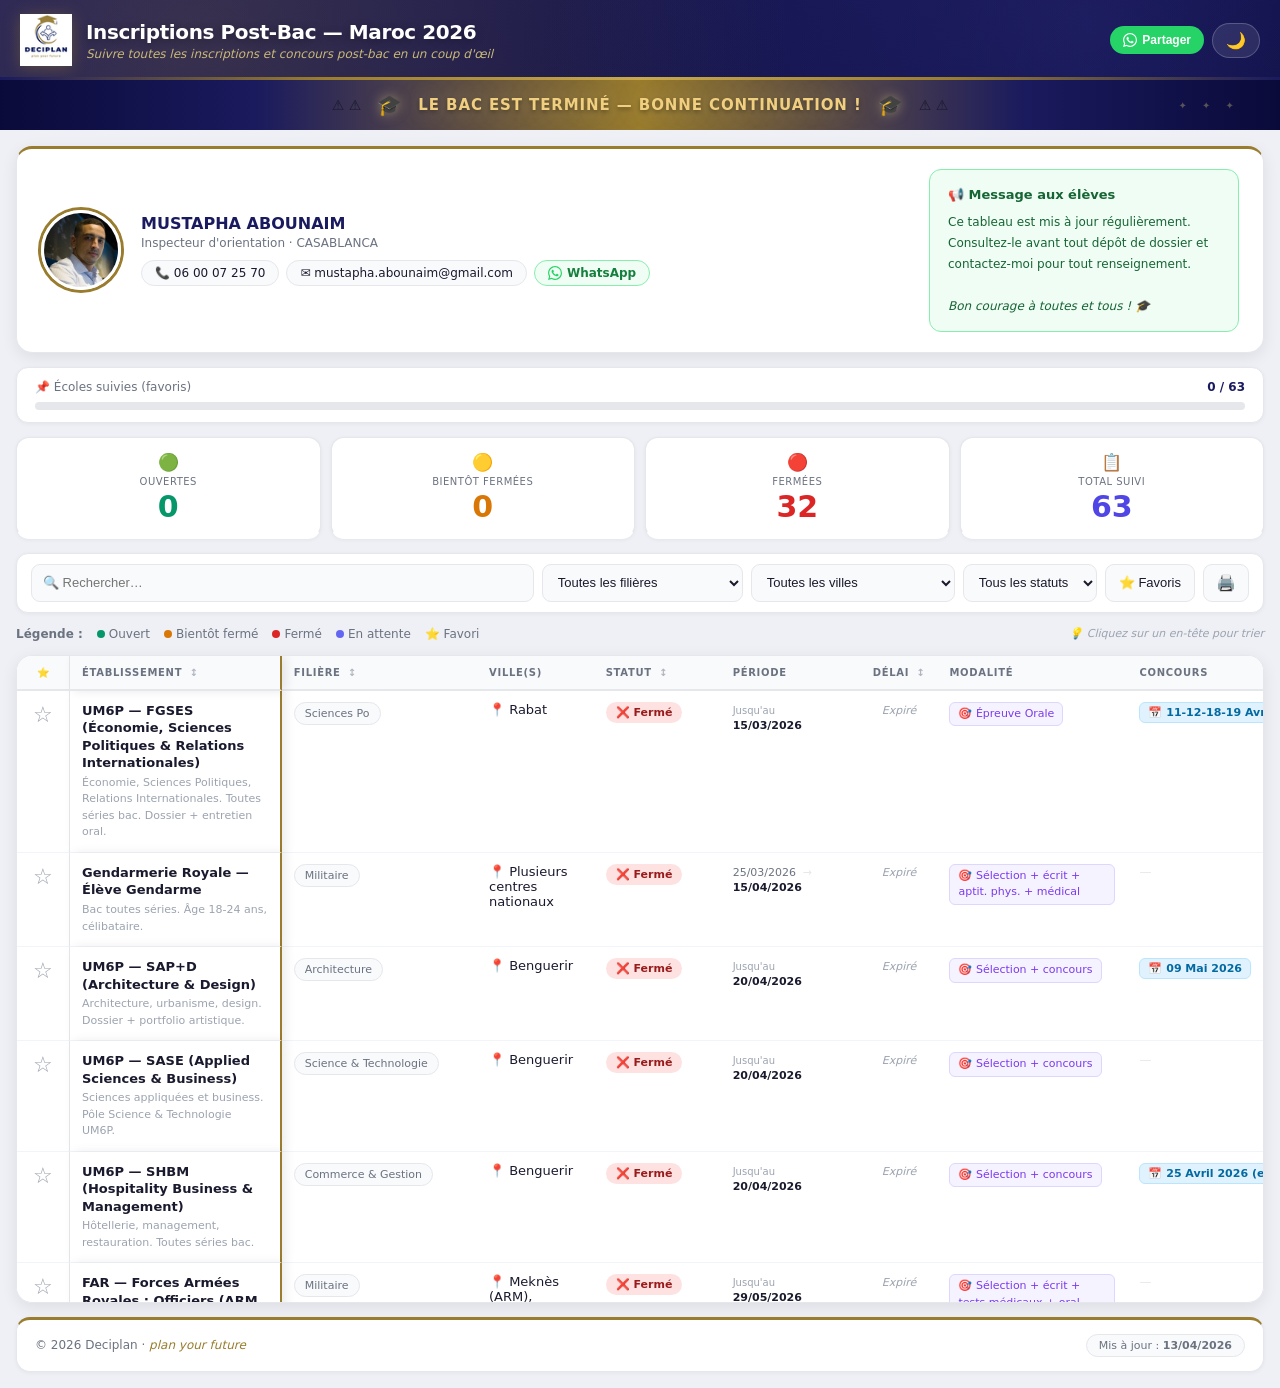
==== index.html @ 0a4bf401 "Update profile title and legend text in index.html" ====
<!DOCTYPE html>
<html lang="fr" data-theme="light">
<head>
  <meta charset="UTF-8">
  <meta name="viewport" content="width=device-width, initial-scale=1.0">
  <title>Deciplan — Inscriptions Post-Bac Maroc 2026</title>
  <link rel="stylesheet" href="style.css">
  <script async src="https://www.googletagmanager.com/gtag/js?id=G-R715S7B354"></script>
  <script>
    window.dataLayer = window.dataLayer || [];
    function gtag(){dataLayer.push(arguments);}
    gtag('js', new Date());
    gtag('config', 'G-R715S7B354');
  </script>
</head>
<body>

<!-- ══ HERO ══ -->
<div class="hero">
  <div class="hero-inner">
    <img class="hero-logo" src="[data-uri]" alt="Deciplan">
    <div class="hero-text">
      <h1 class="hero-title">Inscriptions Post-Bac — Maroc 2026</h1>
      <p class="hero-sub">Suivre toutes les inscriptions et concours post-bac en un coup d'œil</p>
    </div>
    <div class="hero-actions">
      <button class="btn-share" id="btnShare">
        <svg viewBox="0 0 24 24" xmlns="http://www.w3.org/2000/svg"><path d="M17.472 14.382c-.297-.149-1.758-.867-2.03-.967-.273-.099-.471-.148-.67.15-.197.297-.767.966-.94 1.164-.173.199-.347.223-.644.075-.297-.15-1.255-.463-2.39-1.475-.883-.788-1.48-1.761-1.653-2.059-.173-.297-.018-.458.13-.606.134-.133.298-.347.446-.52.149-.174.198-.298.298-.497.099-.198.05-.371-.025-.52-.075-.149-.669-1.612-.916-2.207-.242-.579-.487-.5-.669-.51-.173-.008-.371-.01-.57-.01-.198 0-.52.074-.792.372-.272.297-1.04 1.016-1.04 2.479 0 1.462 1.065 2.875 1.213 3.074.149.198 2.096 3.2 5.077 4.487.709.306 1.262.489 1.694.625.712.227 1.36.195 1.871.118.571-.085 1.758-.719 2.006-1.413.248-.694.248-1.289.173-1.413-.074-.124-.272-.198-.57-.347m-5.421 7.403h-.004a9.87 9.87 0 01-5.031-1.378l-.361-.214-3.741.982.998-3.648-.235-.374a9.86 9.86 0 01-1.51-5.26c.001-5.45 4.436-9.884 9.888-9.884 2.64 0 5.122 1.03 6.988 2.898a9.825 9.825 0 012.893 6.994c-.003 5.45-4.437 9.884-9.885 9.884m8.413-18.297A11.815 11.815 0 0012.05 0C5.495 0 .16 5.335.157 11.892c0 2.096.547 4.142 1.588 5.945L.057 24l6.305-1.654a11.882 11.882 0 005.683 1.448h.005c6.554 0 11.89-5.335 11.893-11.893a11.821 11.821 0 00-3.48-8.413z"/></svg>
        <span class="share-label">Partager</span>
      </button>
      <button class="dark-toggle" id="darkToggle">🌙</button>
    </div>
  </div>
</div>

<!-- ══ BANDEAU BAC — ⚠ gauche + texte + ⚠ droite ══ -->
<div class="bac-banner" id="bacBanner">
  <div class="bac-banner-inner">
    <div class="bac-alerts bac-alerts-left">
      <span class="bac-warn">⚠</span>
      <span class="bac-warn">⚠</span>
    </div>
    <span class="bac-icon">🎓</span>
    <span class="bac-text" id="countdownBac">⏳ Calcul…</span>
    <span class="bac-icon">🎓</span>
    <div class="bac-alerts bac-alerts-right">
      <span class="bac-warn">⚠</span>
      <span class="bac-warn">⚠</span>
    </div>
  </div>
</div>

<div class="container">

  <!-- CARTE PROFESSEUR -->
  <div class="profile-card">
    <div class="profile-left">
      <img class="avatar-photo" src="[data-uri]" alt="M. Mustapha Abounaim">
    </div>
    <div class="profile-info">
      <div class="profile-name">MUSTAPHA ABOUNAIM</div>
      <div class="profile-title">Inspecteur d'orientation · CASABLANCA</div>
      <div class="profile-contacts">
        <span class="contact-tag">📞 06 00 07 25 70</span>
        <span class="contact-tag">✉️ mustapha.abounaim@gmail.com</span>
        <a class="contact-tag wa-contact"
           href="https://wa.me/212600072570?text=Bonjour%20M.%20Abounaim%2C%20j%27ai%20une%20question%20sur%20les%20inscriptions%20post-bac."
           target="_blank" rel="noopener">
          <svg class="wa-icon" viewBox="0 0 24 24" xmlns="http://www.w3.org/2000/svg"><path d="M17.472 14.382c-.297-.149-1.758-.867-2.03-.967-.273-.099-.471-.148-.67.15-.197.297-.767.966-.94 1.164-.173.199-.347.223-.644.075-.297-.15-1.255-.463-2.39-1.475-.883-.788-1.48-1.761-1.653-2.059-.173-.297-.018-.458.13-.606.134-.133.298-.347.446-.52.149-.174.198-.298.298-.497.099-.198.05-.371-.025-.52-.075-.149-.669-1.612-.916-2.207-.242-.579-.487-.5-.669-.51-.173-.008-.371-.01-.57-.01-.198 0-.52.074-.792.372-.272.297-1.04 1.016-1.04 2.479 0 1.462 1.065 2.875 1.213 3.074.149.198 2.096 3.2 5.077 4.487.709.306 1.262.489 1.694.625.712.227 1.36.195 1.871.118.571-.085 1.758-.719 2.006-1.413.248-.694.248-1.289.173-1.413-.074-.124-.272-.198-.57-.347m-5.421 7.403h-.004a9.87 9.87 0 01-5.031-1.378l-.361-.214-3.741.982.998-3.648-.235-.374a9.86 9.86 0 01-1.51-5.26c.001-5.45 4.436-9.884 9.888-9.884 2.64 0 5.122 1.03 6.988 2.898a9.825 9.825 0 012.893 6.994c-.003 5.45-4.437 9.884-9.885 9.884m8.413-18.297A11.815 11.815 0 0012.05 0C5.495 0 .16 5.335.157 11.892c0 2.096.547 4.142 1.588 5.945L.057 24l6.305-1.654a11.882 11.882 0 005.683 1.448h.005c6.554 0 11.89-5.335 11.893-11.893a11.821 11.821 0 00-3.48-8.413z"/></svg>
          WhatsApp
        </a>
      </div>
    </div>
    <div class="profile-msg">
      <strong>📢 Message aux élèves</strong>
      Ce tableau est mis à jour régulièrement. Consultez-le avant tout dépôt de dossier et contactez-moi pour tout renseignement.
      <br><br><em>Bon courage à toutes et tous ! 🎓</em>
    </div>
  </div>

  <!-- BARRE DE PROGRESSION -->
  <div class="progress-bar-wrap">
    <div class="progress-info">
      <span>📌 Écoles suivies (favoris)</span>
      <span class="progress-count" id="progressCount">0 / 20</span>
    </div>
    <div class="progress-track"><div class="progress-fill" id="progressFill" style="width:0%"></div></div>
  </div>

  <!-- STATISTIQUES -->
  <div class="stats">
    <div class="stat"><div class="stat-icon">🟢</div><div class="stat-label">Ouvertes</div><div class="stat-val v-open" id="cnt-open">—</div></div>
    <div class="stat"><div class="stat-icon">🟡</div><div class="stat-label">Bientôt fermées</div><div class="stat-val v-soon" id="cnt-soon">—</div></div>
    <div class="stat"><div class="stat-icon">🔴</div><div class="stat-label">Fermées</div><div class="stat-val v-closed" id="cnt-closed">—</div></div>
    <div class="stat"><div class="stat-icon">📋</div><div class="stat-label">Total suivi</div><div class="stat-val v-total" id="cnt-total">—</div></div>
  </div>

  <!-- FILTRES -->
  <div class="filters">
    <input type="text" id="search" placeholder="🔍 Rechercher…">
    <select id="filter-cat"><option value="">Toutes les filières</option></select>
    <select id="filter-ville"><option value="">Toutes les villes</option></select>
    <select id="filter-status">
      <option value="">Tous les statuts</option>
      <option value="ouvert">Ouvert</option>
      <option value="bientot">Bientôt fermé</option>
      <option value="ferme">Fermé</option>
      <option value="attente">En attente</option>
    </select>
    <button class="fav-filter-btn" id="favToggle">⭐ Favoris <span id="fav-count"></span></button>
    <button class="print-btn" id="printBtn" title="Imprimer mes favoris">🖨️</button>
  </div>

  <!-- LÉGENDE desktop -->
  <div class="legend" id="legend-desktop">
    <strong>Légende :</strong>
    <span><span class="dot dot-open"></span>Ouvert</span>
    <span><span class="dot dot-soon"></span>Bientôt fermé</span>
    <span><span class="dot dot-closed"></span>Fermé</span>
    <span><span class="dot dot-wait"></span>En attente</span>
    <span>⭐ Favori</span>
    <span class="sort-hint">💡 Cliquez sur un en-tête pour trier</span>
  </div>

  <!-- TABLEAU desktop -->
  <div class="table-wrap" id="table-desktop">
    <table id="main-table">
      <thead>
        <tr>
          <th class="col-fav">⭐</th>
          <th class="col-nom sortable" data-col="nom">Établissement <span class="sort-icon">↕</span></th>
          <th class="col-cat sortable" data-col="cat">Filière <span class="sort-icon">↕</span></th>
          <th class="col-ville">Ville(s)</th>
          <th class="col-statut sortable" data-col="statut">Statut <span class="sort-icon">↕</span></th>
          <th class="col-periode">Période</th>
          <th class="col-delai sortable" data-col="delai">Délai <span class="sort-icon">↕</span></th>
          <th class="col-modal">Modalité</th>
          <th class="col-concours">Concours</th>
          <th class="col-avis">📄 Avis</th>
          <th class="col-lien">Lien</th>
        </tr>
      </thead>
      <tbody id="tbody"></tbody>
    </table>
  </div>

  <!-- CARTES mobile -->
  <div class="cards-grid" id="cards-mobile"></div>

  <!-- FOOTER -->
  <div class="footer">
    <span>© 2026 Deciplan · <em>plan your future</em></span>
    <div class="updated-badge">Mis à jour : <strong>13/04/2026</strong></div>
  </div>

</div>
<script src="script.js?v=21"></script>
</body>
</html>
---- style.css ----
/* ===== Deciplan style.css v20 ===== */
:root {
  --bg-page:  #eef0f5; --bg-card:#ffffff; --bg-card2:#f8fafc;
  --border:   #e5e7eb; --border2:#f1f5f9;
  --text:     #1a1a2e; --muted:#6b7280; --light:#9ca3af;
  --input-bg: #f9fafb; --hover:#f5f8ff;
  --fav-bg:   #fef9ec; --fav-hov:#fef3c7;
  --accent:   #6366f1; --acc-light:#eef2ff;
  --navy:     #1a1a5e; --gold:#9a7c2e;
  --sh-sm:    0 1px 4px rgba(0,0,0,.05);
  --sh-md:    0 4px 16px rgba(0,0,0,.08);
  --sh-hd:    0 8px 32px rgba(26,26,94,.22);
  --wa-bg:    #f0fdf4; --wa-bord:#86efac; --wa-text:#15803d; --wa-msg:#166534;
}
[data-theme="dark"] {
  --bg-page:  #0f1117; --bg-card:#1a1d27; --bg-card2:#1e2130;
  --border:   #2d3148; --border2:#252840;
  --text:     #e2e8f0; --muted:#94a3b8; --light:#64748b;
  --input-bg: #1e2130; --hover:#1e2235;
  --fav-bg:   #2a1c00; --fav-hov:#3a2600;
  --acc-light:#1e1f4a;
  --sh-sm:    0 1px 4px rgba(0,0,0,.4); --sh-md:0 4px 16px rgba(0,0,0,.5); --sh-hd:0 8px 32px rgba(0,0,0,.6);
  --wa-bg:    #0d2818; --wa-bord:#166534; --wa-text:#4ade80; --wa-msg:#86efac;
}

*,*::before,*::after{box-sizing:border-box;margin:0;padding:0;}
body{font-family:system-ui,-apple-system,'Segoe UI',sans-serif;background:var(--bg-page);color:var(--text);font-size:14px;min-height:100vh;transition:background .25s,color .25s;}
a{text-decoration:none;}

/* ══ TABLEAU visible desktop, caché mobile ══ */
#table-desktop { display: block; }   /* visible par défaut (≥768px) */
#legend-desktop{ display: flex;  }
#cards-mobile  { display: none;  }   /* caché par défaut */

@media (max-width: 767px) {
  #table-desktop  { display: none !important; }
  #legend-desktop { display: none !important; }
  #cards-mobile   { display: grid !important; }
}

/* ══ HERO ══ */
.hero{background:linear-gradient(135deg,#1a1a5e 0%,#12124a 55%,#0a0a3a 100%);position:relative;overflow:hidden;}
.hero::before{content:'';position:absolute;inset:0;background:radial-gradient(circle at 15% 50%,rgba(154,124,46,.25) 0%,transparent 55%),radial-gradient(circle at 85% 30%,rgba(99,102,241,.18) 0%,transparent 50%);}
.hero::after{content:'';position:absolute;bottom:0;left:0;right:0;height:3px;background:linear-gradient(90deg,#1a1a5e,#9a7c2e,#c8a84b,#9a7c2e,#1a1a5e);}
.hero-inner{max-width:1280px;margin:0 auto;padding:14px 20px;display:flex;align-items:center;gap:14px;position:relative;flex-wrap:wrap;}
.hero-logo{height:52px;width:auto;flex-shrink:0;filter:drop-shadow(0 2px 8px rgba(154,124,46,.4));}
.hero-text{flex:1;min-width:160px;}
.hero-title{font-size:20px;font-weight:900;color:#fff;letter-spacing:-.02em;margin-bottom:3px;text-shadow:0 2px 8px rgba(0,0,0,.3);}
.hero-sub{font-size:12px;color:#c8b87a;font-style:italic;}
.hero-actions{display:flex;align-items:center;gap:8px;flex-shrink:0;}
.btn-share{display:inline-flex;align-items:center;gap:5px;background:#25d366;border:none;border-radius:20px;padding:7px 13px;color:#fff;font-size:12px;font-weight:600;cursor:pointer;transition:all .2s;white-space:nowrap;}
.btn-share:hover{background:#1db954;transform:translateY(-1px);box-shadow:0 4px 12px rgba(37,211,102,.4);}
.btn-share svg{width:14px;height:14px;fill:#fff;flex-shrink:0;}
.dark-toggle{background:rgba(255,255,255,.1);border:1px solid rgba(255,255,255,.2);border-radius:20px;padding:7px 13px;font-size:16px;cursor:pointer;color:#fff;transition:background .2s,transform .15s;}
.dark-toggle:hover{background:rgba(255,255,255,.2);transform:scale(1.05);}

/* ══ BANDEAU BAC ══ */
.bac-banner{background:linear-gradient(90deg,#0a0a3a 0%,#1a1a5e 20%,#9a7c2e 50%,#1a1a5e 80%,#0a0a3a 100%);position:relative;overflow:hidden;}
.bac-banner::before{content:'';position:absolute;top:0;left:-100%;width:60%;height:100%;background:linear-gradient(90deg,transparent,rgba(255,255,255,.12),transparent);animation:shine 3s infinite;}
@keyframes shine{0%{left:-100%}100%{left:200%}}
.bac-banner::after{content:'✦ ✦ ✦';position:absolute;right:40px;top:50%;transform:translateY(-50%);font-size:10px;color:rgba(200,184,122,.4);letter-spacing:6px;pointer-events:none;}
.bac-banner-inner{max-width:1280px;margin:0 auto;padding:13px 24px;display:flex;align-items:center;justify-content:center;gap:16px;position:relative;}
.bac-icon{font-size:20px;filter:drop-shadow(0 0 6px rgba(200,184,122,.6));}
.bac-text{font-size:15px;font-weight:800;color:#f0d080;letter-spacing:.06em;text-transform:uppercase;text-shadow:0 0 20px rgba(200,184,122,.5),0 2px 4px rgba(0,0,0,.4);white-space:nowrap;}
.bac-banner.urgent{background:linear-gradient(90deg,#1a0000 0%,#5c1010 20%,#dc2626 50%,#5c1010 80%,#1a0000 100%);animation:pulseUrgent 1.8s ease-in-out infinite;}
.bac-banner.urgent .bac-text{color:#ffcccc;text-shadow:0 0 20px rgba(255,100,100,.6);}
.bac-banner.urgent .bac-icon{filter:drop-shadow(0 0 6px rgba(255,100,100,.7));}
@keyframes pulseUrgent{0%,100%{opacity:1}50%{opacity:.88}}

/* ══ LAYOUT ══ */
.container{max-width:1280px;margin:0 auto;padding:16px;display:flex;flex-direction:column;gap:14px;}

/* ══ PROFILE ══ */
.profile-card{background:var(--bg-card);border-radius:16px;border:1px solid var(--border);border-top:3px solid var(--gold);padding:20px 24px;display:flex;align-items:center;gap:20px;flex-wrap:wrap;box-shadow:var(--sh-md);}
.profile-left{flex-shrink:0;}
.avatar-photo{width:80px;height:80px;border-radius:50%;object-fit:cover;object-position:center top;border:3px solid var(--bg-card);box-shadow:0 0 0 3px var(--gold);display:block;}
.profile-info{flex:1;min-width:180px;}
.profile-name{font-size:16px;font-weight:800;margin-bottom:3px;color:var(--navy);}
[data-theme="dark"] .profile-name{color:#c8b87a;}
.profile-title{font-size:12px;color:var(--muted);margin-bottom:10px;}
.profile-contacts{display:flex;flex-wrap:wrap;gap:7px;}
.contact-tag{font-size:12px;color:var(--text);background:var(--bg-card2);border:1px solid var(--border);border-radius:20px;padding:5px 13px;white-space:nowrap;display:inline-flex;align-items:center;gap:5px;transition:all .2s;}
.contact-tag:hover{border-color:var(--gold);color:var(--gold);}
.wa-contact{background:var(--wa-bg)!important;border-color:var(--wa-bord)!important;color:var(--wa-text)!important;font-weight:600;cursor:pointer;}
.wa-contact:hover{background:#22c55e!important;border-color:#22c55e!important;color:#fff!important;box-shadow:0 3px 12px rgba(34,197,94,.35);transform:translateY(-1px);}
.wa-contact:hover .wa-icon{fill:#fff!important;}
.wa-icon{width:14px;height:14px;fill:#25d366;flex-shrink:0;transition:fill .2s;}
.profile-msg{background:var(--wa-bg);border:1px solid var(--wa-bord);border-radius:12px;padding:14px 18px;max-width:310px;font-size:12px;color:var(--wa-msg);line-height:1.75;flex-shrink:0;}
.profile-msg strong{display:block;font-size:13px;font-weight:800;margin-bottom:5px;}

/* ══ PROGRESS ══ */
.progress-bar-wrap{background:var(--bg-card);border-radius:12px;padding:12px 18px;border:1px solid var(--border);box-shadow:var(--sh-sm);}
.progress-info{display:flex;justify-content:space-between;align-items:center;margin-bottom:8px;font-size:12px;color:var(--muted);}
.progress-count{font-weight:700;color:var(--navy);}
[data-theme="dark"] .progress-count{color:#c8b87a;}
.progress-track{height:8px;background:var(--border);border-radius:10px;overflow:hidden;}
.progress-fill{height:100%;background:linear-gradient(90deg,#1a1a5e,#9a7c2e);border-radius:10px;transition:width .5s ease;}

/* ══ STATS ══ */
.stats{display:grid;grid-template-columns:repeat(4,1fr);gap:10px;}
.stat{background:var(--bg-card);border-radius:13px;padding:14px 10px;border:1px solid var(--border);border-bottom:3px solid transparent;text-align:center;box-shadow:var(--sh-sm);transition:transform .2s,box-shadow .2s,border-color .2s;}
.stat:hover{transform:translateY(-3px);box-shadow:var(--sh-md);}
.stat:nth-child(1):hover{border-bottom-color:#059669;}
.stat:nth-child(2):hover{border-bottom-color:#d97706;}
.stat:nth-child(3):hover{border-bottom-color:#dc2626;}
.stat:nth-child(4):hover{border-bottom-color:#4f46e5;}
.stat-icon{font-size:17px;margin-bottom:4px;}
.stat-label{font-size:10px;color:var(--muted);margin-bottom:5px;font-weight:500;text-transform:uppercase;letter-spacing:.05em;}
.stat-val{font-size:30px;font-weight:900;line-height:1;}
.v-open{color:#059669;}.v-soon{color:#d97706;}.v-closed{color:#dc2626;}.v-total{color:#4f46e5;}

/* ══ FILTERS ══ */
.filters{background:var(--bg-card);border-radius:12px;padding:10px 14px;border:1px solid var(--border);display:flex;gap:8px;flex-wrap:wrap;align-items:center;box-shadow:var(--sh-sm);}
.filters input,.filters select{height:38px;border:1px solid var(--border);border-radius:9px;padding:0 11px;font-size:13px;background:var(--input-bg);color:var(--text);outline:none;transition:border-color .15s;}
.filters input{flex:1;min-width:150px;}.filters select{min-width:130px;}
.filters input:focus,.filters select:focus{border-color:var(--navy);box-shadow:0 0 0 3px rgba(26,26,94,.1);}
.fav-filter-btn{height:38px;padding:0 13px;border:1px solid var(--border);border-radius:9px;background:var(--input-bg);color:var(--text);font-size:13px;font-weight:500;cursor:pointer;white-space:nowrap;transition:all .2s;}
.fav-filter-btn:hover{border-color:#f59e0b;background:#fef3c7;color:#92400e;}
.fav-filter-btn.active{background:#fef3c7;border-color:#f59e0b;color:#92400e;font-weight:700;}
[data-theme="dark"] .fav-filter-btn.active{background:#451a03;border-color:#92400e;color:#fcd34d;}
.print-btn{height:38px;padding:0 12px;border:1px solid var(--border);border-radius:9px;background:var(--input-bg);color:var(--muted);font-size:16px;cursor:pointer;transition:all .2s;}
.print-btn:hover{border-color:var(--navy);color:var(--navy);}

/* ══ LEGEND ══ */
.legend{gap:14px;flex-wrap:wrap;align-items:center;font-size:12px;color:var(--muted);}
.dot{width:8px;height:8px;border-radius:50%;display:inline-block;margin-right:4px;}
.dot-open{background:#059669;}.dot-soon{background:#d97706;}.dot-closed{background:#dc2626;}.dot-wait{background:#6366f1;}
.sort-hint{font-size:11px;color:var(--light);font-style:italic;margin-left:auto;}

/* ══ TABLEAU DESKTOP ══ */
.table-wrap{background:var(--bg-card);border-radius:16px;border:1px solid var(--border);overflow:auto;-webkit-overflow-scrolling:touch;box-shadow:var(--sh-md);max-height:72vh;}
table{width:100%;min-width:1100px;border-collapse:separate;border-spacing:0;font-size:13px;}
th{background:var(--bg-card2);padding:11px 12px;text-align:left;font-weight:700;font-size:10px;color:var(--muted);border-bottom:2px solid var(--border);white-space:nowrap;text-transform:uppercase;letter-spacing:.07em;position:sticky;top:0;z-index:2;}
th.sortable{cursor:pointer;}
th.sortable:hover{color:var(--navy);}
[data-theme="dark"] th.sortable:hover{color:#c8b87a;}
.sort-icon{font-size:10px;opacity:.5;margin-left:3px;}
th.col-fav{position:sticky;left:0;z-index:4;border-right:1px solid var(--border);width:42px;text-align:center;}
th.col-nom{position:sticky;left:42px;z-index:4;border-right:2px solid var(--gold);box-shadow:4px 0 10px rgba(0,0,0,.09);min-width:210px;max-width:270px;}
td{padding:11px 12px;border-bottom:1px solid var(--border2);vertical-align:top;color:var(--text);background:var(--bg-card);}
tr:last-child td{border-bottom:none;}
tr:hover td{background:var(--hover);}
tr.fav-row td{background:var(--fav-bg);}
tr.fav-row:hover td{background:var(--fav-hov);}
.col-fav{width:42px;text-align:center;}.col-cat{min-width:120px;}.col-ville{min-width:115px;}.col-statut{min-width:100px;}.col-periode{min-width:140px;}.col-delai{min-width:72px;text-align:center;}.col-modal{min-width:190px;}.col-concours{min-width:115px;}.col-avis{min-width:78px;text-align:center;}.col-lien{min-width:70px;text-align:center;}

/* ══ CARTES MOBILE ══ */
.cards-grid{grid-template-columns:1fr;gap:12px;}
.school-card{background:var(--bg-card);border-radius:16px;border:1px solid var(--border);padding:16px;box-shadow:var(--sh-sm);transition:box-shadow .2s;}
.school-card.card-fav{background:var(--fav-bg);border-color:#f59e0b;border-left:4px solid #f59e0b;}
.card-header{display:flex;align-items:center;justify-content:space-between;margin-bottom:10px;}
.card-name{font-size:15px;font-weight:800;margin-bottom:5px;line-height:1.35;}
.card-note{font-size:11px;color:var(--light);margin-bottom:10px;line-height:1.5;}
.card-meta{display:flex;gap:10px;flex-wrap:wrap;margin-bottom:10px;}
.card-meta-item{font-size:12px;color:var(--muted);background:var(--bg-card2);border:1px solid var(--border2);border-radius:6px;padding:3px 9px;}
.card-dates{display:flex;align-items:center;justify-content:space-between;margin-bottom:8px;font-size:12px;color:var(--muted);}
.card-modal{font-size:11px;color:#7c3aed;background:#f5f3ff;border:1px solid #ddd6fe;border-radius:6px;padding:4px 9px;margin-bottom:8px;display:inline-block;}
[data-theme="dark"] .card-modal{background:#2d1b69;border-color:#4c1d95;color:#c4b5fd;}
.card-links{display:flex;gap:8px;flex-wrap:wrap;margin-top:10px;}
.card-btn{display:inline-flex;align-items:center;justify-content:center;flex:1;padding:9px 12px;border-radius:9px;font-size:13px;font-weight:600;transition:all .15s;}
.card-btn-link{color:#6366f1;border:1px solid #c7d2fe;background:var(--acc-light);}
.card-btn-link:hover{background:#c7d2fe;}
.card-btn-avis{color:#dc2626;border:1px solid #fca5a5;background:#fef2f2;}
.card-btn-avis:hover{background:#fee2e2;}
[data-theme="dark"] .card-btn-avis{background:#450a0a;border-color:#7f1d1d;color:#fca5a5;}
.card-empty{text-align:center;padding:48px 20px;color:var(--light);font-size:14px;background:var(--bg-card);border-radius:16px;border:1px solid var(--border);}

/* ══ ÉLÉMENTS COMMUNS ══ */
.fav-btn{background:none;border:none;font-size:22px;cursor:pointer;color:var(--light);transition:transform .15s,color .15s;line-height:1;padding:2px 4px;display:block;margin:0 auto;}
.fav-btn:hover{transform:scale(1.25);color:#f59e0b;}
.fav-btn.active{color:#f59e0b;}
.school-name{font-weight:700;margin-bottom:3px;line-height:1.35;font-size:13px;display:flex;align-items:center;gap:6px;flex-wrap:wrap;}
.school-note{font-size:11px;color:var(--light);margin-top:3px;line-height:1.5;}
.badge-new{font-size:9px;font-weight:800;text-transform:uppercase;background:#059669;color:#fff;padding:2px 6px;border-radius:4px;animation:pulse 2s infinite;}
@keyframes pulse{0%,100%{opacity:1}50%{opacity:.7}}
.date-ouv{font-size:11px;color:var(--muted);white-space:nowrap;}
.date-arrow{font-size:11px;color:var(--border);margin:0 3px;}
.date-clo{font-size:11px;color:var(--text);font-weight:600;white-space:nowrap;}
.date-label{font-size:10px;color:var(--light);}
.date-empty{font-size:12px;color:var(--border);}
.modal-tag{font-size:11px;color:#7c3aed;background:#f5f3ff;border:1px solid #ddd6fe;border-radius:6px;padding:3px 8px;display:inline-block;font-weight:500;line-height:1.5;}
[data-theme="dark"] .modal-tag{background:#2d1b69;border-color:#4c1d95;color:#c4b5fd;}
.concours-tag{font-size:11px;color:#0369a1;background:#e0f2fe;border:1px solid #bae6fd;border-radius:6px;padding:3px 8px;display:inline-block;font-weight:600;white-space:nowrap;}
[data-theme="dark"] .concours-tag{background:#0c2a3d;border-color:#0369a1;color:#7dd3fc;}
.attente-tag{font-size:11px;color:#6b7280;background:#f3f4f6;border:1px solid #d1d5db;border-radius:6px;padding:3px 8px;display:inline-block;font-weight:500;white-space:nowrap;font-style:italic;}
[data-theme="dark"] .attente-tag{background:#1f2937;border-color:#374151;color:#9ca3af;}
.more-cities{font-size:10px;background:#e0e7ff;color:#4338ca;border-radius:4px;padding:1px 5px;font-weight:700;}
[data-theme="dark"] .more-cities{background:#1e1b4b;color:#a5b4fc;}
.badge{display:inline-flex;align-items:center;gap:4px;font-size:11px;font-weight:700;padding:4px 10px;border-radius:20px;white-space:nowrap;}
.b-open{background:#d1fae5;color:#065f46;}.b-soon{background:#fef3c7;color:#92400e;}.b-closed{background:#fee2e2;color:#991b1b;}.b-wait{background:#dbeafe;color:#1e40af;}
[data-theme="dark"] .b-open{background:#064e3b;color:#6ee7b7;}[data-theme="dark"] .b-soon{background:#451a03;color:#fcd34d;}[data-theme="dark"] .b-closed{background:#450a0a;color:#fca5a5;}[data-theme="dark"] .b-wait{background:#1e3a5f;color:#93c5fd;}
.cat-pill{font-size:11px;color:var(--muted);background:var(--bg-card2);padding:4px 10px;border-radius:20px;border:1px solid var(--border);white-space:nowrap;display:inline-block;font-weight:500;}
.countdown{font-size:12px;color:var(--muted);font-weight:500;}
.countdown.urgent{color:#dc2626;font-weight:800;}.countdown.warning{color:#d97706;font-weight:700;}.countdown.ok{color:#059669;font-weight:600;}.countdown.expired{color:var(--light);font-style:italic;font-size:11px;}
.link-btn{font-size:12px;color:#6366f1;border:1px solid #c7d2fe;background:var(--acc-light);border-radius:7px;padding:5px 10px;white-space:nowrap;display:inline-block;font-weight:600;transition:background .15s,transform .1s;}
.link-btn:hover{background:#c7d2fe;transform:translateY(-1px);}
.link-btn.disabled{color:var(--light);background:var(--bg-card2);border-color:var(--border);cursor:default;}
.avis-btn{font-size:12px;color:#dc2626;border:1px solid #fca5a5;background:#fef2f2;border-radius:7px;padding:5px 10px;white-space:nowrap;display:inline-block;font-weight:600;transition:background .15s,transform .1s;}
.avis-btn:hover{background:#fee2e2;transform:translateY(-1px);}
[data-theme="dark"] .avis-btn{background:#450a0a;border-color:#7f1d1d;color:#fca5a5;}

/* ══ FOOTER ══ */
.footer{display:flex;align-items:center;gap:12px;padding:14px 18px;background:var(--bg-card);border-radius:14px;border:1px solid var(--border);border-top:3px solid var(--gold);font-size:12px;color:var(--muted);box-shadow:var(--sh-sm);flex-wrap:wrap;}
.footer em{color:var(--gold);font-style:italic;}
.updated-badge{margin-left:auto;font-size:11px;color:var(--muted);background:var(--bg-card2);border:1px solid var(--border);padding:4px 12px;border-radius:20px;}
.empty{text-align:center;padding:56px 24px;color:var(--light);font-size:14px;line-height:2;}

/* ══ IMPRESSION ══ */
@media print{
  .hero,.bac-banner,.profile-card,.progress-bar-wrap,.stats,.filters,.legend,.footer,#cards-mobile{display:none!important;}
  body{background:#fff!important;color:#000!important;}
  .container{padding:0!important;max-width:100%!important;}
  #table-desktop{display:block!important;}
  #legend-desktop{display:none!important;}
  .table-wrap::before{content:'Deciplan — Mes Favoris — Inscriptions Post-Bac Maroc 2026';display:block;font-size:14px;font-weight:bold;text-align:center;padding:10px 0 16px;border-bottom:2px solid #1a1a5e;margin-bottom:12px;color:#1a1a5e;}
  .table-wrap{max-height:none!important;overflow:visible!important;box-shadow:none!important;border:none!important;border-radius:0!important;}
  table{min-width:auto!important;width:100%!important;border-collapse:collapse!important;border-spacing:0!important;font-size:9px!important;}
  tr:not(.fav-row):not(thead tr){display:none!important;}
  thead tr,tr.fav-row{display:table-row!important;}
  .col-modal,.col-concours{display:none!important;}
  th,td{border:1px solid #ccc!important;padding:5px 7px!important;background:#fff!important;color:#000!important;box-shadow:none!important;position:static!important;font-size:9px!important;vertical-align:middle!important;}
  th{background:#1a1a5e!important;color:#fff!important;font-weight:bold!important;border-color:#1a1a5e!important;}
  tr.fav-row td{background:#fef9ec!important;}
  tr{page-break-inside:avoid!important;break-inside:avoid!important;}
  thead{display:table-header-group!important;}
  @page{margin:1.2cm;size:A4 landscape;}
}

/* ══ RESPONSIVE ══ */
@media(max-width:767px){
  .stats{grid-template-columns:repeat(2,1fr);}
  .profile-msg{max-width:100%;width:100%;}
  .hero-sub,.share-label,.sort-hint{display:none;}
  .footer{flex-direction:column;gap:8px;text-align:center;}
  .updated-badge{margin-left:0;}
  .hero-inner{padding:12px 14px;gap:10px;}
  .hero-logo{height:44px;}
  .hero-title{font-size:15px;}
  .bac-text{font-size:12px;letter-spacing:.03em;}
  .bac-banner::after{display:none;}
  .container{padding:10px;gap:10px;}
  .profile-card{padding:14px;gap:12px;}
  .stat-val{font-size:26px;}
  .stats{gap:8px;}
  .filters input{min-width:100%;}
}
@media(min-width:600px) and (max-width:767px){
  .cards-grid{grid-template-columns:repeat(2,1fr);}
}
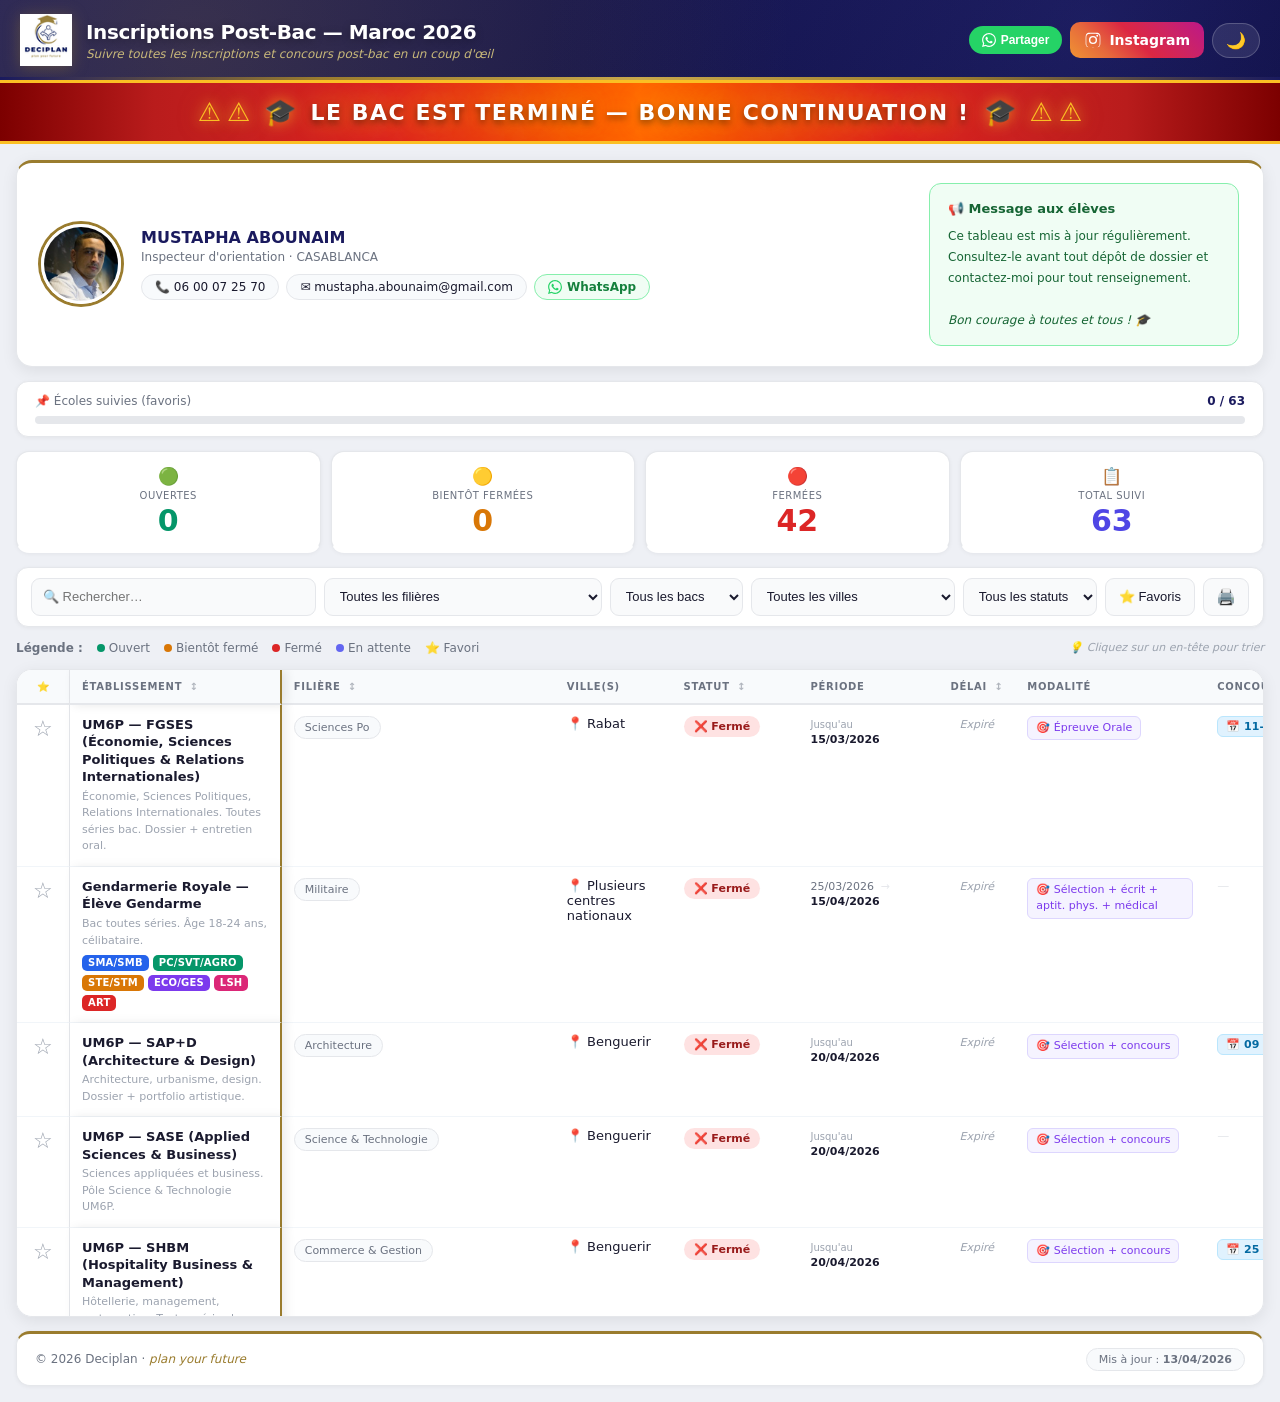
==== commit 2669fa71: "Add files via upload" ====
--- a/index.html
+++ b/index.html
@@ -28,6 +28,10 @@
         <svg viewBox="0 0 24 24" xmlns="http://www.w3.org/2000/svg"><path d="M17.472 14.382c-.297-.149-1.758-.867-2.03-.967-.273-.099-.471-.148-.67.15-.197.297-.767.966-.94 1.164-.173.199-.347.223-.644.075-.297-.15-1.255-.463-2.39-1.475-.883-.788-1.48-1.761-1.653-2.059-.173-.297-.018-.458.13-.606.134-.133.298-.347.446-.52.149-.174.198-.298.298-.497.099-.198.05-.371-.025-.52-.075-.149-.669-1.612-.916-2.207-.242-.579-.487-.5-.669-.51-.173-.008-.371-.01-.57-.01-.198 0-.52.074-.792.372-.272.297-1.04 1.016-1.04 2.479 0 1.462 1.065 2.875 1.213 3.074.149.198 2.096 3.2 5.077 4.487.709.306 1.262.489 1.694.625.712.227 1.36.195 1.871.118.571-.085 1.758-.719 2.006-1.413.248-.694.248-1.289.173-1.413-.074-.124-.272-.198-.57-.347m-5.421 7.403h-.004a9.87 9.87 0 01-5.031-1.378l-.361-.214-3.741.982.998-3.648-.235-.374a9.86 9.86 0 01-1.51-5.26c.001-5.45 4.436-9.884 9.888-9.884 2.64 0 5.122 1.03 6.988 2.898a9.825 9.825 0 012.893 6.994c-.003 5.45-4.437 9.884-9.885 9.884m8.413-18.297A11.815 11.815 0 0012.05 0C5.495 0 .16 5.335.157 11.892c0 2.096.547 4.142 1.588 5.945L.057 24l6.305-1.654a11.882 11.882 0 005.683 1.448h.005c6.554 0 11.89-5.335 11.893-11.893a11.821 11.821 0 00-3.48-8.413z"/></svg>
         <span class="share-label">Partager</span>
       </button>
+      <a class="btn-insta" id="btnInsta" href="https://www.instagram.com/deciplan" target="_blank" rel="noopener" title="Instagram Deciplan">
+        <svg viewBox="0 0 24 24" xmlns="http://www.w3.org/2000/svg"><path d="M12 2.2c3.2 0 3.6 0 4.85.07 1.17.05 1.8.25 2.23.41.56.22.96.48 1.38.9.42.42.68.82.9 1.38.16.42.36 1.06.41 2.23.06 1.27.07 1.65.07 4.85s0 3.58-.07 4.85c-.05 1.17-.25 1.8-.41 2.23-.22.56-.48.96-.9 1.38-.42.42-.82.68-1.38.9-.42.16-1.06.36-2.23.41-1.27.06-1.65.07-4.85.07s-3.58 0-4.85-.07c-1.17-.05-1.8-.25-2.23-.41a3.7 3.7 0 01-1.38-.9 3.7 3.7 0 01-.9-1.38c-.16-.42-.36-1.06-.41-2.23C2.2 15.58 2.2 15.2 2.2 12s0-3.58.07-4.85c.05-1.17.25-1.8.41-2.23.22-.56.48-.96.9-1.38.42-.42.82-.68 1.38-.9.42-.16 1.06-.36 2.23-.41C8.42 2.2 8.8 2.2 12 2.2zm0 1.62c-3.15 0-3.52 0-4.76.07-.97.04-1.5.2-1.85.34-.46.18-.8.4-1.15.74-.34.34-.56.68-.74 1.15-.13.35-.3.88-.34 1.85-.06 1.24-.07 1.6-.07 4.76s0 3.52.07 4.76c.04.97.2 1.5.34 1.85.18.46.4.8.74 1.15.34.34.68.56 1.15.74.35.13.88.3 1.85.34 1.24.06 1.6.07 4.76.07s3.52 0 4.76-.07c.97-.04 1.5-.2 1.85-.34.46-.18.8-.4 1.15-.74.34-.34.56-.68.74-1.15.13-.35.3-.88.34-1.85.06-1.24.07-1.6.07-4.76s0-3.52-.07-4.76c-.04-.97-.2-1.5-.34-1.85a3.1 3.1 0 00-.74-1.15 3.1 3.1 0 00-1.15-.74c-.35-.13-.88-.3-1.85-.34-1.24-.06-1.6-.07-4.76-.07zm0 2.76a5.42 5.42 0 110 10.84 5.42 5.42 0 010-10.84zm0 8.94a3.52 3.52 0 100-7.04 3.52 3.52 0 000 7.04zm6.9-9.15a1.27 1.27 0 11-2.54 0 1.27 1.27 0 012.54 0z"/></svg>
+        <span class="share-label">Instagram</span>
+      </a>
       <button class="dark-toggle" id="darkToggle">🌙</button>
     </div>
   </div>
@@ -99,6 +103,7 @@
   <div class="filters">
     <input type="text" id="search" placeholder="🔍 Rechercher…">
     <select id="filter-cat"><option value="">Toutes les filières</option></select>
+    <select id="filter-bac"><option value="">Tous les bacs</option></select>
     <select id="filter-ville"><option value="">Toutes les villes</option></select>
     <select id="filter-status">
       <option value="">Tous les statuts</option>
@@ -154,6 +159,6 @@
   </div>
 
 </div>
-<script src="script.js?v=21"></script>
+<script src="script.js?v=22"></script>
 </body>
 </html>
--- a/style.css
+++ b/style.css
@@ -1,4 +1,4 @@
-/* ===== Deciplan style.css v20 ===== */
+/* ===== Deciplan style.css v21 ===== */
 :root {
   --bg-page:  #eef0f5; --bg-card:#ffffff; --bg-card2:#f8fafc;
   --border:   #e5e7eb; --border2:#f1f5f9;
@@ -19,7 +19,9 @@
   --input-bg: #1e2130; --hover:#1e2235;
   --fav-bg:   #2a1c00; --fav-hov:#3a2600;
   --acc-light:#1e1f4a;
-  --sh-sm:    0 1px 4px rgba(0,0,0,.4); --sh-md:0 4px 16px rgba(0,0,0,.5); --sh-hd:0 8px 32px rgba(0,0,0,.6);
+  --sh-sm:    0 1px 4px rgba(0,0,0,.4);
+  --sh-md:    0 4px 16px rgba(0,0,0,.5);
+  --sh-hd:    0 8px 32px rgba(0,0,0,.6);
   --wa-bg:    #0d2818; --wa-bord:#166534; --wa-text:#4ade80; --wa-msg:#86efac;
 }
 
@@ -27,15 +29,14 @@
 body{font-family:system-ui,-apple-system,'Segoe UI',sans-serif;background:var(--bg-page);color:var(--text);font-size:14px;min-height:100vh;transition:background .25s,color .25s;}
 a{text-decoration:none;}
 
-/* ══ TABLEAU visible desktop, caché mobile ══ */
-#table-desktop { display: block; }   /* visible par défaut (≥768px) */
-#legend-desktop{ display: flex;  }
-#cards-mobile  { display: none;  }   /* caché par défaut */
-
-@media (max-width: 767px) {
-  #table-desktop  { display: none !important; }
-  #legend-desktop { display: none !important; }
-  #cards-mobile   { display: grid !important; }
+/* ══ DESKTOP/MOBILE ══ */
+#table-desktop { display:block; }
+#legend-desktop{ display:flex;  }
+#cards-mobile  { display:none;  }
+@media(max-width:767px){
+  #table-desktop  { display:none  !important; }
+  #legend-desktop { display:none  !important; }
+  #cards-mobile   { display:grid  !important; }
 }
 
 /* ══ HERO ══ */
@@ -54,18 +55,111 @@
 .dark-toggle{background:rgba(255,255,255,.1);border:1px solid rgba(255,255,255,.2);border-radius:20px;padding:7px 13px;font-size:16px;cursor:pointer;color:#fff;transition:background .2s,transform .15s;}
 .dark-toggle:hover{background:rgba(255,255,255,.2);transform:scale(1.05);}
 
-/* ══ BANDEAU BAC ══ */
-.bac-banner{background:linear-gradient(90deg,#0a0a3a 0%,#1a1a5e 20%,#9a7c2e 50%,#1a1a5e 80%,#0a0a3a 100%);position:relative;overflow:hidden;}
-.bac-banner::before{content:'';position:absolute;top:0;left:-100%;width:60%;height:100%;background:linear-gradient(90deg,transparent,rgba(255,255,255,.12),transparent);animation:shine 3s infinite;}
-@keyframes shine{0%{left:-100%}100%{left:200%}}
-.bac-banner::after{content:'✦ ✦ ✦';position:absolute;right:40px;top:50%;transform:translateY(-50%);font-size:10px;color:rgba(200,184,122,.4);letter-spacing:6px;pointer-events:none;}
-.bac-banner-inner{max-width:1280px;margin:0 auto;padding:13px 24px;display:flex;align-items:center;justify-content:center;gap:16px;position:relative;}
-.bac-icon{font-size:20px;filter:drop-shadow(0 0 6px rgba(200,184,122,.6));}
-.bac-text{font-size:15px;font-weight:800;color:#f0d080;letter-spacing:.06em;text-transform:uppercase;text-shadow:0 0 20px rgba(200,184,122,.5),0 2px 4px rgba(0,0,0,.4);white-space:nowrap;}
-.bac-banner.urgent{background:linear-gradient(90deg,#1a0000 0%,#5c1010 20%,#dc2626 50%,#5c1010 80%,#1a0000 100%);animation:pulseUrgent 1.8s ease-in-out infinite;}
-.bac-banner.urgent .bac-text{color:#ffcccc;text-shadow:0 0 20px rgba(255,100,100,.6);}
-.bac-banner.urgent .bac-icon{filter:drop-shadow(0 0 6px rgba(255,100,100,.7));}
-@keyframes pulseUrgent{0%,100%{opacity:1}50%{opacity:.88}}
+/* ══════════════════════════════════════
+   BANDEAU BAC — ALERTE MAXIMALE
+   ⚠⚠  🎓  TEXTE  🎓  ⚠⚠
+══════════════════════════════════════ */
+.bac-banner {
+  background: linear-gradient(90deg,
+    #7c0000 0%, #b91c1c 12%, #dc2626 30%,
+    #ff6b00 50%,
+    #dc2626 70%, #b91c1c 88%, #7c0000 100%);
+  border-top:    3px solid #fbbf24;
+  border-bottom: 3px solid #fbbf24;
+  position: relative;
+  overflow: hidden;
+}
+
+/* Effet de brillance qui traverse */
+.bac-banner::before {
+  content: '';
+  position: absolute; top:0; left:-100%;
+  width: 50%; height: 100%;
+  background: linear-gradient(90deg,transparent,rgba(255,255,255,.15),transparent);
+  animation: scanBac 2.5s linear infinite;
+}
+@keyframes scanBac { 0%{left:-100%} 100%{left:200%} }
+
+.bac-banner-inner {
+  max-width: 1280px;
+  margin: 0 auto;
+  padding: 14px 30px;
+  display: flex;
+  align-items: center;
+  justify-content: center;
+  gap: 14px;
+  position: relative;
+}
+
+/* Groupes ⚠ gauche et droite */
+.bac-alerts {
+  display: flex;
+  gap: 6px;
+  align-items: center;
+  flex-shrink: 0;
+}
+
+/* Chaque symbole ⚠ */
+.bac-warn {
+  font-size: 26px;
+  color: #fbbf24;
+  text-shadow: 0 0 12px rgba(251,191,36,.9), 0 0 24px rgba(251,191,36,.5);
+  animation: warnBlink 1s step-start infinite;
+  line-height: 1;
+}
+/* Décalage pour alterner le clignotement */
+.bac-alerts-left  .bac-warn:nth-child(2),
+.bac-alerts-right .bac-warn:nth-child(1) {
+  animation-delay: .5s;
+}
+
+@keyframes warnBlink {
+  0%,100% { opacity:1; transform:scale(1);   }
+  50%      { opacity:.3; transform:scale(.9); }
+}
+
+/* Icône 🎓 */
+.bac-icon {
+  font-size: 26px;
+  filter: drop-shadow(0 0 8px rgba(251,191,36,.7));
+  animation: shake 2s ease-in-out infinite;
+  flex-shrink: 0;
+}
+@keyframes shake {
+  0%,100%{ transform:rotate(0deg); }
+  15%    { transform:rotate(-14deg); }
+  30%    { transform:rotate(14deg); }
+  45%    { transform:rotate(-8deg); }
+  60%    { transform:rotate(8deg); }
+  75%    { transform:rotate(-4deg); }
+}
+
+/* Texte principal */
+.bac-text {
+  font-size: 22px;
+  font-weight: 900;
+  color: #ffffff;
+  letter-spacing: .07em;
+  text-transform: uppercase;
+  text-shadow:
+    0 0 30px rgba(255,200,0,.9),
+    0 0 60px rgba(255,100,0,.5),
+    0 3px 6px rgba(0,0,0,.5);
+  white-space: nowrap;
+}
+
+/* Urgence < 30 jours : flash rouge-vif */
+.bac-banner.urgent {
+  animation: flashBanner .9s ease-in-out infinite;
+}
+.bac-banner.urgent .bac-text {
+  color: #fef08a;
+  text-shadow: 0 0 40px rgba(254,240,138,1), 0 3px 6px rgba(0,0,0,.6);
+}
+@keyframes flashBanner {
+  0%,100%{ background:linear-gradient(90deg,#7c0000,#b91c1c 12%,#dc2626 30%,#ff6b00 50%,#dc2626 70%,#b91c1c 88%,#7c0000); }
+  50%    { background:linear-gradient(90deg,#991b1b,#dc2626 12%,#ef4444 30%,#ff8c00 50%,#ef4444 70%,#dc2626 88%,#991b1b); }
+}
 
 /* ══ LAYOUT ══ */
 .container{max-width:1280px;margin:0 auto;padding:16px;display:flex;flex-direction:column;gap:14px;}
@@ -131,8 +225,7 @@
 .table-wrap{background:var(--bg-card);border-radius:16px;border:1px solid var(--border);overflow:auto;-webkit-overflow-scrolling:touch;box-shadow:var(--sh-md);max-height:72vh;}
 table{width:100%;min-width:1100px;border-collapse:separate;border-spacing:0;font-size:13px;}
 th{background:var(--bg-card2);padding:11px 12px;text-align:left;font-weight:700;font-size:10px;color:var(--muted);border-bottom:2px solid var(--border);white-space:nowrap;text-transform:uppercase;letter-spacing:.07em;position:sticky;top:0;z-index:2;}
-th.sortable{cursor:pointer;}
-th.sortable:hover{color:var(--navy);}
+th.sortable{cursor:pointer;}th.sortable:hover{color:var(--navy);}
 [data-theme="dark"] th.sortable:hover{color:#c8b87a;}
 .sort-icon{font-size:10px;opacity:.5;margin-left:3px;}
 th.col-fav{position:sticky;left:0;z-index:4;border-right:1px solid var(--border);width:42px;text-align:center;}
@@ -211,7 +304,6 @@
   body{background:#fff!important;color:#000!important;}
   .container{padding:0!important;max-width:100%!important;}
   #table-desktop{display:block!important;}
-  #legend-desktop{display:none!important;}
   .table-wrap::before{content:'Deciplan — Mes Favoris — Inscriptions Post-Bac Maroc 2026';display:block;font-size:14px;font-weight:bold;text-align:center;padding:10px 0 16px;border-bottom:2px solid #1a1a5e;margin-bottom:12px;color:#1a1a5e;}
   .table-wrap{max-height:none!important;overflow:visible!important;box-shadow:none!important;border:none!important;border-radius:0!important;}
   table{min-width:auto!important;width:100%!important;border-collapse:collapse!important;border-spacing:0!important;font-size:9px!important;}
@@ -236,8 +328,11 @@
   .hero-inner{padding:12px 14px;gap:10px;}
   .hero-logo{height:44px;}
   .hero-title{font-size:15px;}
-  .bac-text{font-size:12px;letter-spacing:.03em;}
-  .bac-banner::after{display:none;}
+  /* Bandeau Bac mobile — texte réduit, ⚠ cachés */
+  .bac-alerts{display:none;}
+  .bac-text{font-size:14px;letter-spacing:.03em;}
+  .bac-icon{font-size:20px;}
+  .bac-banner-inner{padding:12px 14px;gap:10px;}
   .container{padding:10px;gap:10px;}
   .profile-card{padding:14px;gap:12px;}
   .stat-val{font-size:26px;}
@@ -247,3 +342,33 @@
 @media(min-width:600px) and (max-width:767px){
   .cards-grid{grid-template-columns:repeat(2,1fr);}
 }
+
+/* ═══ Tags filière de bac ═══ */
+.fil-tags{display:flex;flex-wrap:wrap;gap:4px;margin-top:6px;}
+.fil-tag{
+  display:inline-block;font-size:10px;font-weight:700;line-height:1;
+  padding:3px 6px;border-radius:5px;color:#fff;letter-spacing:.2px;cursor:default;white-space:nowrap;
+}
+.fil-SM{background:#2563eb;}
+.fil-SE{background:#059669;}
+.fil-STM{background:#d97706;}
+.fil-ECO{background:#7c3aed;}
+.fil-LSH{background:#db2777;}
+.fil-ART{background:#dc2626;}
+.card-note + .fil-tags{margin-bottom:4px;}
+[data-theme="dark"] .fil-tag{opacity:.92;}
+
+/* ═══ Bouton Instagram (hero) ═══ */
+.btn-insta{
+  display:inline-flex;align-items:center;gap:7px;
+  padding:9px 14px;border-radius:10px;text-decoration:none;
+  font-size:14px;font-weight:600;color:#fff;
+  background:linear-gradient(45deg,#f09433,#e6683c,#dc2743,#cc2366,#bc1888);
+  transition:transform .15s ease,box-shadow .15s ease;
+}
+.btn-insta:hover{transform:translateY(-1px);box-shadow:0 4px 12px rgba(220,39,67,.35);}
+.btn-insta svg{width:18px;height:18px;fill:currentColor;}
+@media(max-width:600px){
+  .btn-insta .share-label{display:none;}
+  .btn-insta{padding:9px 11px;}
+}
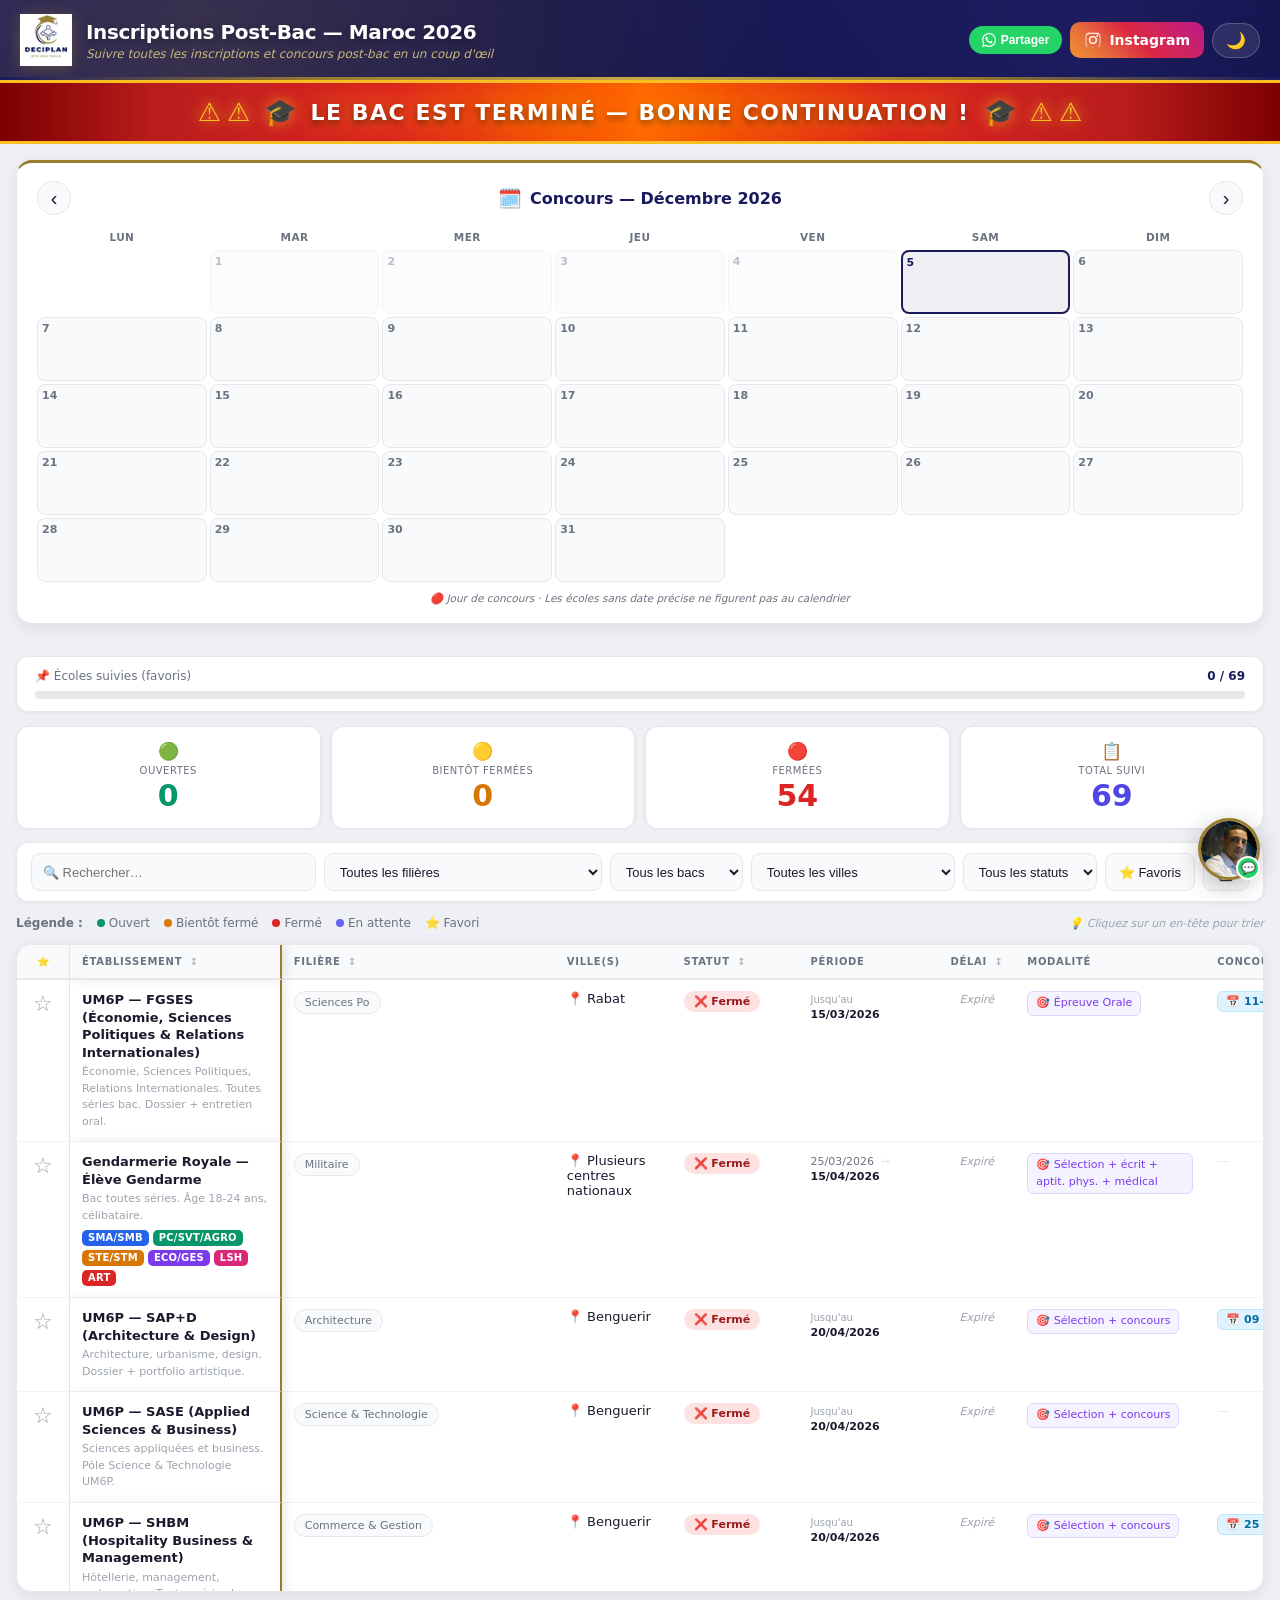
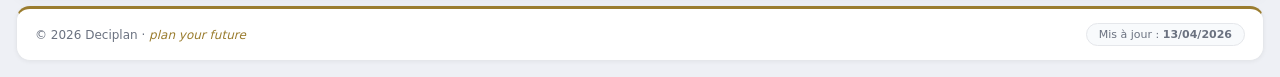
==== commit 3888f962: "Add files via upload" ====
--- a/index.html
+++ b/index.html
@@ -28,7 +28,7 @@
         <svg viewBox="0 0 24 24" xmlns="http://www.w3.org/2000/svg"><path d="M17.472 14.382c-.297-.149-1.758-.867-2.03-.967-.273-.099-.471-.148-.67.15-.197.297-.767.966-.94 1.164-.173.199-.347.223-.644.075-.297-.15-1.255-.463-2.39-1.475-.883-.788-1.48-1.761-1.653-2.059-.173-.297-.018-.458.13-.606.134-.133.298-.347.446-.52.149-.174.198-.298.298-.497.099-.198.05-.371-.025-.52-.075-.149-.669-1.612-.916-2.207-.242-.579-.487-.5-.669-.51-.173-.008-.371-.01-.57-.01-.198 0-.52.074-.792.372-.272.297-1.04 1.016-1.04 2.479 0 1.462 1.065 2.875 1.213 3.074.149.198 2.096 3.2 5.077 4.487.709.306 1.262.489 1.694.625.712.227 1.36.195 1.871.118.571-.085 1.758-.719 2.006-1.413.248-.694.248-1.289.173-1.413-.074-.124-.272-.198-.57-.347m-5.421 7.403h-.004a9.87 9.87 0 01-5.031-1.378l-.361-.214-3.741.982.998-3.648-.235-.374a9.86 9.86 0 01-1.51-5.26c.001-5.45 4.436-9.884 9.888-9.884 2.64 0 5.122 1.03 6.988 2.898a9.825 9.825 0 012.893 6.994c-.003 5.45-4.437 9.884-9.885 9.884m8.413-18.297A11.815 11.815 0 0012.05 0C5.495 0 .16 5.335.157 11.892c0 2.096.547 4.142 1.588 5.945L.057 24l6.305-1.654a11.882 11.882 0 005.683 1.448h.005c6.554 0 11.89-5.335 11.893-11.893a11.821 11.821 0 00-3.48-8.413z"/></svg>
         <span class="share-label">Partager</span>
       </button>
-      <a class="btn-insta" id="btnInsta" href="https://www.instagram.com/deciplan" target="_blank" rel="noopener" title="Instagram Deciplan">
+      <a class="btn-insta" id="btnInsta" href="https://www.instagram.com/deciplan007" target="_blank" rel="noopener" title="Instagram Deciplan">
         <svg viewBox="0 0 24 24" xmlns="http://www.w3.org/2000/svg"><path d="M12 2.2c3.2 0 3.6 0 4.85.07 1.17.05 1.8.25 2.23.41.56.22.96.48 1.38.9.42.42.68.82.9 1.38.16.42.36 1.06.41 2.23.06 1.27.07 1.65.07 4.85s0 3.58-.07 4.85c-.05 1.17-.25 1.8-.41 2.23-.22.56-.48.96-.9 1.38-.42.42-.82.68-1.38.9-.42.16-1.06.36-2.23.41-1.27.06-1.65.07-4.85.07s-3.58 0-4.85-.07c-1.17-.05-1.8-.25-2.23-.41a3.7 3.7 0 01-1.38-.9 3.7 3.7 0 01-.9-1.38c-.16-.42-.36-1.06-.41-2.23C2.2 15.58 2.2 15.2 2.2 12s0-3.58.07-4.85c.05-1.17.25-1.8.41-2.23.22-.56.48-.96.9-1.38.42-.42.82-.68 1.38-.9.42-.16 1.06-.36 2.23-.41C8.42 2.2 8.8 2.2 12 2.2zm0 1.62c-3.15 0-3.52 0-4.76.07-.97.04-1.5.2-1.85.34-.46.18-.8.4-1.15.74-.34.34-.56.68-.74 1.15-.13.35-.3.88-.34 1.85-.06 1.24-.07 1.6-.07 4.76s0 3.52.07 4.76c.04.97.2 1.5.34 1.85.18.46.4.8.74 1.15.34.34.68.56 1.15.74.35.13.88.3 1.85.34 1.24.06 1.6.07 4.76.07s3.52 0 4.76-.07c.97-.04 1.5-.2 1.85-.34.46-.18.8-.4 1.15-.74.34-.34.56-.68.74-1.15.13-.35.3-.88.34-1.85.06-1.24.07-1.6.07-4.76s0-3.52-.07-4.76c-.04-.97-.2-1.5-.34-1.85a3.1 3.1 0 00-.74-1.15 3.1 3.1 0 00-1.15-.74c-.35-.13-.88-.3-1.85-.34-1.24-.06-1.6-.07-4.76-.07zm0 2.76a5.42 5.42 0 110 10.84 5.42 5.42 0 010-10.84zm0 8.94a3.52 3.52 0 100-7.04 3.52 3.52 0 000 7.04zm6.9-9.15a1.27 1.27 0 11-2.54 0 1.27 1.27 0 012.54 0z"/></svg>
         <span class="share-label">Instagram</span>
       </a>
@@ -56,30 +56,21 @@
 
 <div class="container">
 
-  <!-- CARTE PROFESSEUR -->
-  <div class="profile-card">
-    <div class="profile-left">
-      <img class="avatar-photo" src="[data-uri]" alt="M. Mustapha Abounaim">
+  <!-- CALENDRIER DES CONCOURS -->
+  <div class="cal-card">
+    <div class="cal-head">
+      <button class="cal-nav" id="calPrev" aria-label="Mois précédent">‹</button>
+      <div class="cal-title-wrap">
+        <span class="cal-icon">🗓️</span>
+        <span class="cal-title" id="calTitle">Calendrier des concours</span>
+      </div>
+      <button class="cal-nav" id="calNext" aria-label="Mois suivant">›</button>
     </div>
-    <div class="profile-info">
-      <div class="profile-name">MUSTAPHA ABOUNAIM</div>
-      <div class="profile-title">Inspecteur d'orientation · CASABLANCA</div>
-      <div class="profile-contacts">
-        <span class="contact-tag">📞 06 00 07 25 70</span>
-        <span class="contact-tag">✉️ mustapha.abounaim@gmail.com</span>
-        <a class="contact-tag wa-contact"
-           href="https://wa.me/212600072570?text=Bonjour%20M.%20Abounaim%2C%20j%27ai%20une%20question%20sur%20les%20inscriptions%20post-bac."
-           target="_blank" rel="noopener">
-          <svg class="wa-icon" viewBox="0 0 24 24" xmlns="http://www.w3.org/2000/svg"><path d="M17.472 14.382c-.297-.149-1.758-.867-2.03-.967-.273-.099-.471-.148-.67.15-.197.297-.767.966-.94 1.164-.173.199-.347.223-.644.075-.297-.15-1.255-.463-2.39-1.475-.883-.788-1.48-1.761-1.653-2.059-.173-.297-.018-.458.13-.606.134-.133.298-.347.446-.52.149-.174.198-.298.298-.497.099-.198.05-.371-.025-.52-.075-.149-.669-1.612-.916-2.207-.242-.579-.487-.5-.669-.51-.173-.008-.371-.01-.57-.01-.198 0-.52.074-.792.372-.272.297-1.04 1.016-1.04 2.479 0 1.462 1.065 2.875 1.213 3.074.149.198 2.096 3.2 5.077 4.487.709.306 1.262.489 1.694.625.712.227 1.36.195 1.871.118.571-.085 1.758-.719 2.006-1.413.248-.694.248-1.289.173-1.413-.074-.124-.272-.198-.57-.347m-5.421 7.403h-.004a9.87 9.87 0 01-5.031-1.378l-.361-.214-3.741.982.998-3.648-.235-.374a9.86 9.86 0 01-1.51-5.26c.001-5.45 4.436-9.884 9.888-9.884 2.64 0 5.122 1.03 6.988 2.898a9.825 9.825 0 012.893 6.994c-.003 5.45-4.437 9.884-9.885 9.884m8.413-18.297A11.815 11.815 0 0012.05 0C5.495 0 .16 5.335.157 11.892c0 2.096.547 4.142 1.588 5.945L.057 24l6.305-1.654a11.882 11.882 0 005.683 1.448h.005c6.554 0 11.89-5.335 11.893-11.893a11.821 11.821 0 00-3.48-8.413z"/></svg>
-          WhatsApp
-        </a>
-      </div>
+    <div class="cal-dow">
+      <span>Lun</span><span>Mar</span><span>Mer</span><span>Jeu</span><span>Ven</span><span>Sam</span><span>Dim</span>
     </div>
-    <div class="profile-msg">
-      <strong>📢 Message aux élèves</strong>
-      Ce tableau est mis à jour régulièrement. Consultez-le avant tout dépôt de dossier et contactez-moi pour tout renseignement.
-      <br><br><em>Bon courage à toutes et tous ! 🎓</em>
-    </div>
+    <div class="cal-grid" id="calGrid"></div>
+    <div class="cal-foot">🔴 Jour de concours · Les écoles sans date précise ne figurent pas au calendrier</div>
   </div>
 
   <!-- BARRE DE PROGRESSION -->
@@ -160,5 +151,35 @@
 
 </div>
 <script src="script.js?v=22"></script>
+
+<!-- ASSISTANT FLOTTANT -->
+<div class="fab-wrap" id="fabWrap">
+  <div class="fab-card" id="fabCard" hidden>
+    <div class="fab-band">
+      <span class="fab-status"><span class="fab-dot"></span> Disponible</span>
+      <button class="fab-close" id="fabClose" aria-label="Fermer">✕</button>
+    </div>
+    <div class="fab-body">
+      <div class="fab-id">
+        <img class="fab-photo" src="[data-uri]" alt="M. Mustapha Abounaim">
+        <div>
+          <div class="fab-name">M. Mustapha Abounaim</div>
+          <div class="fab-title">Inspecteur d'orientation · Casablanca</div>
+        </div>
+      </div>
+      <div class="fab-msg">Bonjour ! Une question sur votre orientation ou une inscription ? Je suis là pour vous aider.</div>
+      <a class="fab-wa" href="https://wa.me/212600072570?text=Bonjour%20M.%20Abounaim%2C%20j%27ai%20une%20question%20sur%20les%20inscriptions%20post-bac." target="_blank" rel="noopener">
+        <svg class="wa-icon" viewBox="0 0 24 24" xmlns="http://www.w3.org/2000/svg"><path d="M17.472 14.382c-.297-.149-1.758-.867-2.03-.967-.273-.099-.471-.148-.67.15-.197.297-.767.966-.94 1.164-.173.199-.347.223-.644.075-.297-.15-1.255-.463-2.39-1.475-.883-.788-1.48-1.761-1.653-2.059-.173-.297-.018-.458.13-.606.134-.133.298-.347.446-.52.149-.174.198-.298.298-.497.099-.198.05-.371-.025-.52-.075-.149-.669-1.612-.916-2.207-.242-.579-.487-.5-.669-.51-.173-.008-.371-.01-.57-.01-.198 0-.52.074-.792.372-.272.297-1.04 1.016-1.04 2.479 0 1.462 1.065 2.875 1.213 3.074.149.198 2.096 3.2 5.077 4.487.709.306 1.262.489 1.694.625.712.227 1.36.195 1.871.118.571-.085 1.758-.719 2.006-1.413.248-.694.248-1.289.173-1.413-.074-.124-.272-.198-.57-.347m-5.421 7.403h-.004a9.87 9.87 0 01-5.031-1.378l-.361-.214-3.741.982.998-3.648-.235-.374a9.86 9.86 0 01-1.51-5.26c.001-5.45 4.436-9.884 9.888-9.884 2.64 0 5.122 1.03 6.988 2.898a9.825 9.825 0 012.893 6.994c-.003 5.45-4.437 9.884-9.885 9.884m8.413-18.297A11.815 11.815 0 0012.05 0C5.495 0 .16 5.335.157 11.892c0 2.096.547 4.142 1.588 5.945L.057 24l6.305-1.654a11.882 11.882 0 005.683 1.448h.005c6.554 0 11.89-5.335 11.893-11.893a11.821 11.821 0 00-3.48-8.413z"/></svg>
+        Discuter sur WhatsApp
+      </a>
+      <a class="fab-tel" href="tel:+212600072570">📞 Appeler directement</a>
+    </div>
+  </div>
+  <button class="fab-btn" id="fabBtn" aria-label="Contacter le conseiller">
+    <img class="fab-btn-photo" src="[data-uri]" alt="">
+    <span class="fab-btn-badge">💬</span>
+  </button>
+</div>
+
 </body>
 </html>
--- a/style.css
+++ b/style.css
@@ -372,3 +372,67 @@
   .btn-insta .share-label{display:none;}
   .btn-insta{padding:9px 11px;}
 }
+
+
+/* ═══════════ CALENDRIER DES CONCOURS ═══════════ */
+.cal-card{background:var(--bg-card);border-radius:16px;border:1px solid var(--border);border-top:3px solid var(--gold);padding:18px 20px;box-shadow:var(--sh-md);margin-bottom:18px;}
+.cal-head{display:flex;align-items:center;justify-content:space-between;margin-bottom:12px;}
+.cal-title-wrap{display:flex;align-items:center;gap:8px;}
+.cal-icon{font-size:19px;}
+.cal-title{font-size:16px;font-weight:800;color:var(--navy);}
+[data-theme="dark"] .cal-title{color:#c8b87a;}
+.cal-nav{width:34px;height:34px;border-radius:50%;border:1px solid var(--border);background:var(--bg-card2);color:var(--text);font-size:20px;line-height:1;cursor:pointer;display:flex;align-items:center;justify-content:center;transition:background .15s;}
+.cal-nav:hover{background:var(--gold);color:#fff;border-color:var(--gold);}
+.cal-dow{display:grid;grid-template-columns:repeat(7,1fr);gap:3px;margin-bottom:3px;}
+.cal-dow span{text-align:center;font-size:10.5px;font-weight:700;color:var(--muted);text-transform:uppercase;letter-spacing:.04em;padding:4px 0;}
+.cal-grid{display:grid;grid-template-columns:repeat(7,1fr);gap:3px;}
+.cal-cell{min-height:64px;background:var(--bg-card2);border:1px solid var(--border);border-radius:8px;padding:4px;overflow:hidden;}
+.cal-empty{background:transparent;border:none;}
+.cal-day{font-size:11px;font-weight:700;color:var(--muted);margin-bottom:2px;}
+.cal-today{background:rgba(26,26,94,.07);border-color:var(--navy);border-width:2px;}
+[data-theme="dark"] .cal-today{background:rgba(200,168,75,.12);border-color:#c8a84b;}
+.cal-today .cal-day{color:var(--navy);}
+[data-theme="dark"] .cal-today .cal-day{color:#c8b87a;}
+.cal-badge{background:#fee2e2;color:#991b1b;font-size:9px;font-weight:700;padding:1px 4px;border-radius:4px;margin-bottom:2px;white-space:nowrap;overflow:hidden;text-overflow:ellipsis;}
+[data-theme="dark"] .cal-badge{background:#450a0a;color:#fca5a5;}
+.cal-past{opacity:.45;}
+.cal-past .cal-badge{background:var(--bg-card2);color:var(--muted);border:1px solid var(--border);}
+.cal-foot{font-size:10.5px;color:var(--muted);text-align:center;margin-top:10px;font-style:italic;}
+@media(max-width:640px){
+  .cal-card{padding:12px;}
+  .cal-cell{min-height:46px;padding:2px;}
+  .cal-badge{font-size:7.5px;padding:1px 2px;}
+  .cal-day{font-size:9.5px;}
+}
+
+/* ═══════════ ASSISTANT FLOTTANT ═══════════ */
+.fab-wrap{position:fixed;bottom:20px;right:20px;z-index:900;display:flex;flex-direction:column;align-items:flex-end;gap:12px;}
+.fab-btn{position:relative;width:62px;height:62px;border-radius:50%;border:3px solid var(--gold);background:var(--bg-card);cursor:pointer;padding:0;box-shadow:0 6px 24px rgba(0,0,0,.25);transition:transform .2s;}
+.fab-btn:hover{transform:scale(1.06);}
+.fab-btn-photo{width:100%;height:100%;border-radius:50%;object-fit:cover;object-position:center top;display:block;}
+.fab-btn-badge{position:absolute;bottom:-3px;right:-3px;width:24px;height:24px;border-radius:50%;background:#25D366;display:flex;align-items:center;justify-content:center;font-size:12px;border:2px solid var(--bg-card);}
+.fab-card{width:290px;background:var(--bg-card);border:1px solid var(--border);border-radius:18px;overflow:hidden;box-shadow:0 16px 48px rgba(0,0,0,.28);animation:fabIn .25s ease;}
+@keyframes fabIn{from{opacity:0;transform:translateY(12px);}to{opacity:1;transform:translateY(0);}}
+.fab-band{background:linear-gradient(135deg,var(--navy) 0%,#12124a 100%);padding:12px 14px 28px;display:flex;align-items:center;justify-content:space-between;}
+.fab-status{display:flex;align-items:center;gap:6px;font-size:11px;color:#c8b87a;font-weight:600;}
+.fab-dot{width:8px;height:8px;border-radius:50%;background:#4ade80;display:inline-block;animation:fabPulse 2s infinite;}
+@keyframes fabPulse{0%,100%{opacity:1;}50%{opacity:.4;}}
+.fab-close{background:rgba(255,255,255,.12);border:none;color:rgba(255,255,255,.75);width:26px;height:26px;border-radius:50%;cursor:pointer;font-size:12px;display:flex;align-items:center;justify-content:center;}
+.fab-close:hover{background:rgba(255,255,255,.25);}
+.fab-body{padding:0 16px 16px;margin-top:-22px;}
+.fab-id{display:flex;align-items:flex-end;gap:10px;margin-bottom:10px;}
+.fab-photo{width:58px;height:58px;border-radius:50%;object-fit:cover;object-position:center top;border:3px solid var(--bg-card);box-shadow:0 0 0 2px var(--gold);flex-shrink:0;}
+.fab-name{font-size:14px;font-weight:800;color:var(--text);}
+.fab-title{font-size:10.5px;color:var(--gold);font-weight:600;}
+.fab-msg{background:var(--bg-card2);border-radius:12px;border-top-left-radius:3px;padding:10px 12px;font-size:12.5px;line-height:1.5;color:var(--text);margin-bottom:12px;}
+.fab-wa{display:flex;align-items:center;justify-content:center;gap:8px;background:#25D366;color:#fff;font-size:13.5px;font-weight:700;padding:11px;border-radius:11px;text-decoration:none;margin-bottom:8px;transition:opacity .15s;}
+.fab-wa:hover{opacity:.9;}
+.fab-wa .wa-icon{width:18px;height:18px;fill:#fff;}
+.fab-tel{display:flex;align-items:center;justify-content:center;gap:8px;background:transparent;border:1.5px solid var(--border);color:var(--text);font-size:13px;font-weight:600;padding:10px;border-radius:11px;text-decoration:none;transition:border-color .15s;}
+.fab-tel:hover{border-color:var(--gold);color:var(--gold);}
+@media(max-width:640px){
+  .fab-wrap{bottom:14px;right:14px;}
+  .fab-card{width:calc(100vw - 28px);max-width:290px;}
+  .fab-btn{width:56px;height:56px;}
+}
+@media print{.fab-wrap{display:none;}}
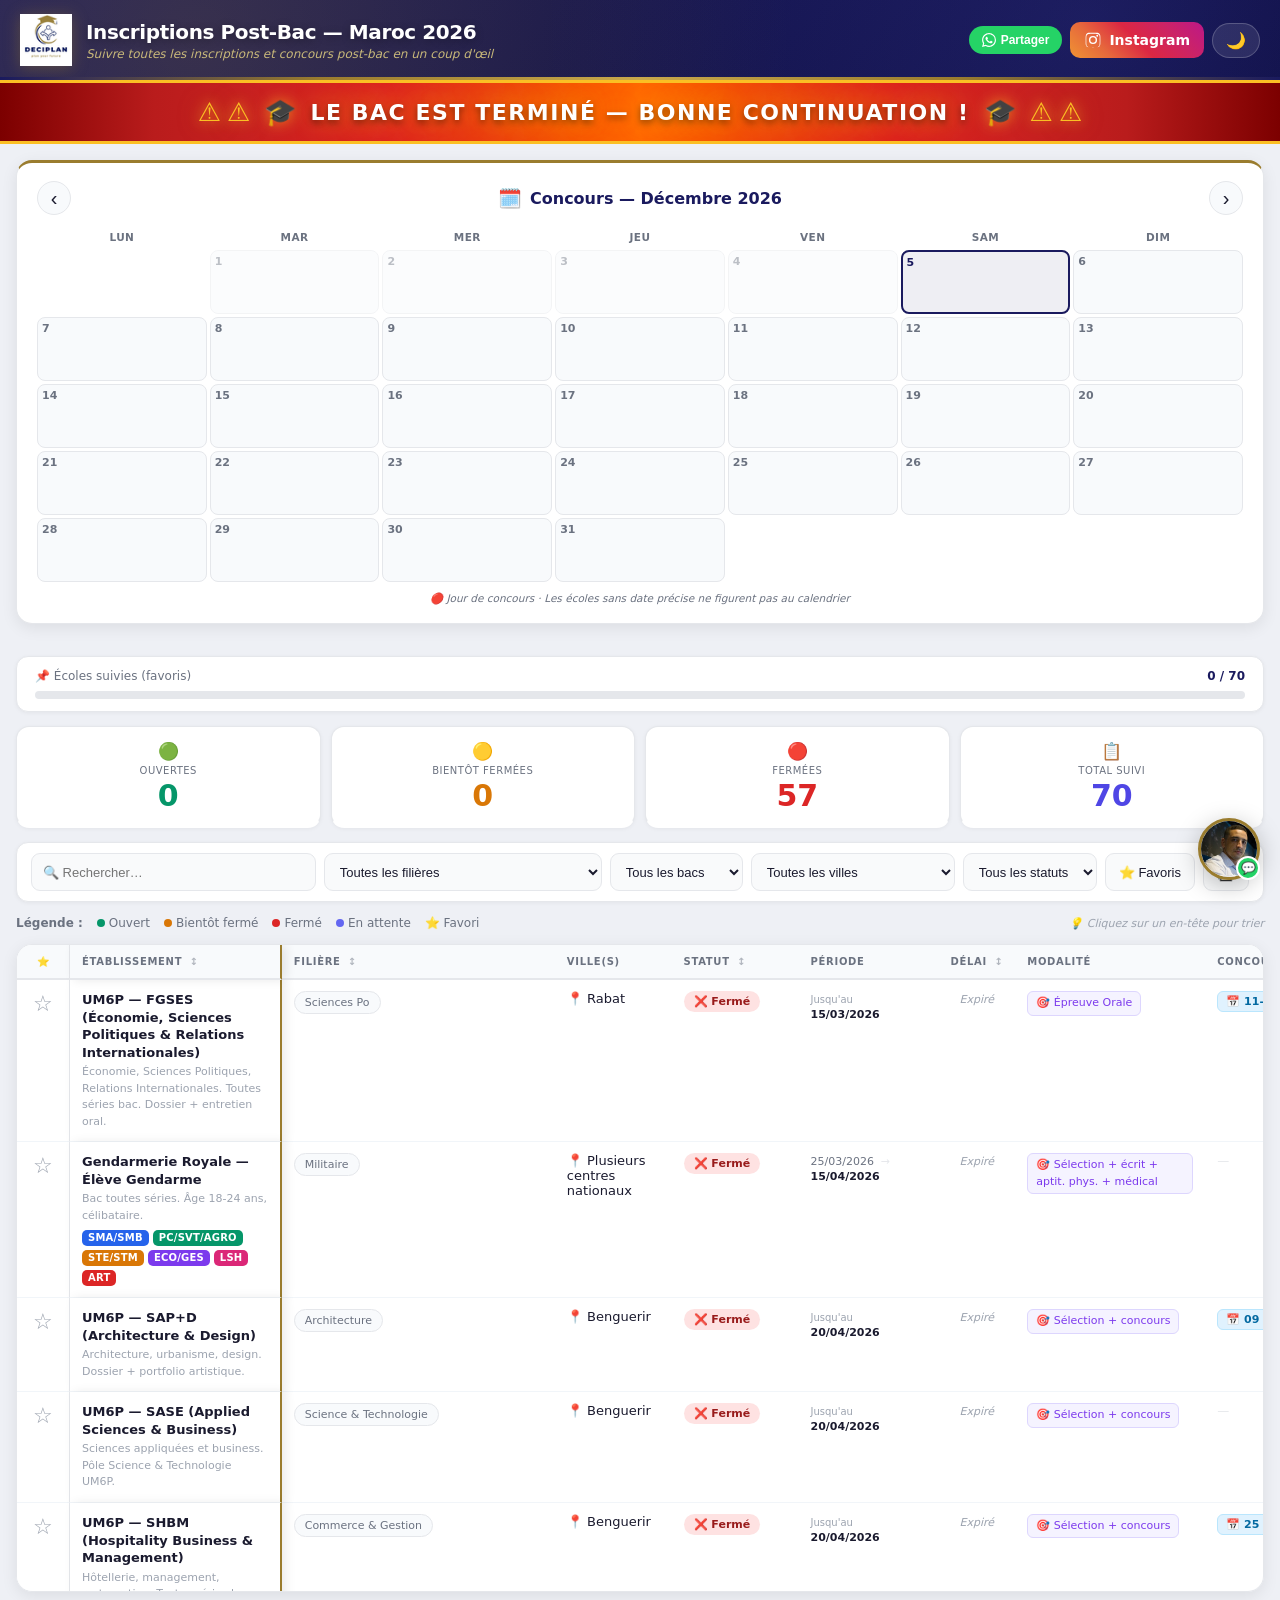
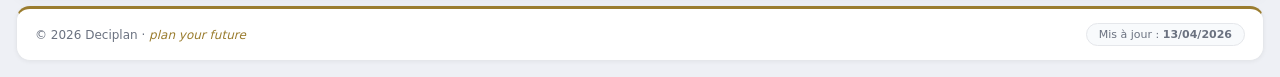
==== commit 7582566f: "Add files via upload" ====
--- a/index.html
+++ b/index.html
@@ -150,7 +150,7 @@
   </div>
 
 </div>
-<script src="script.js?v=22"></script>
+<script src="script.js?v=23"></script>
 
 <!-- ASSISTANT FLOTTANT -->
 <div class="fab-wrap" id="fabWrap">
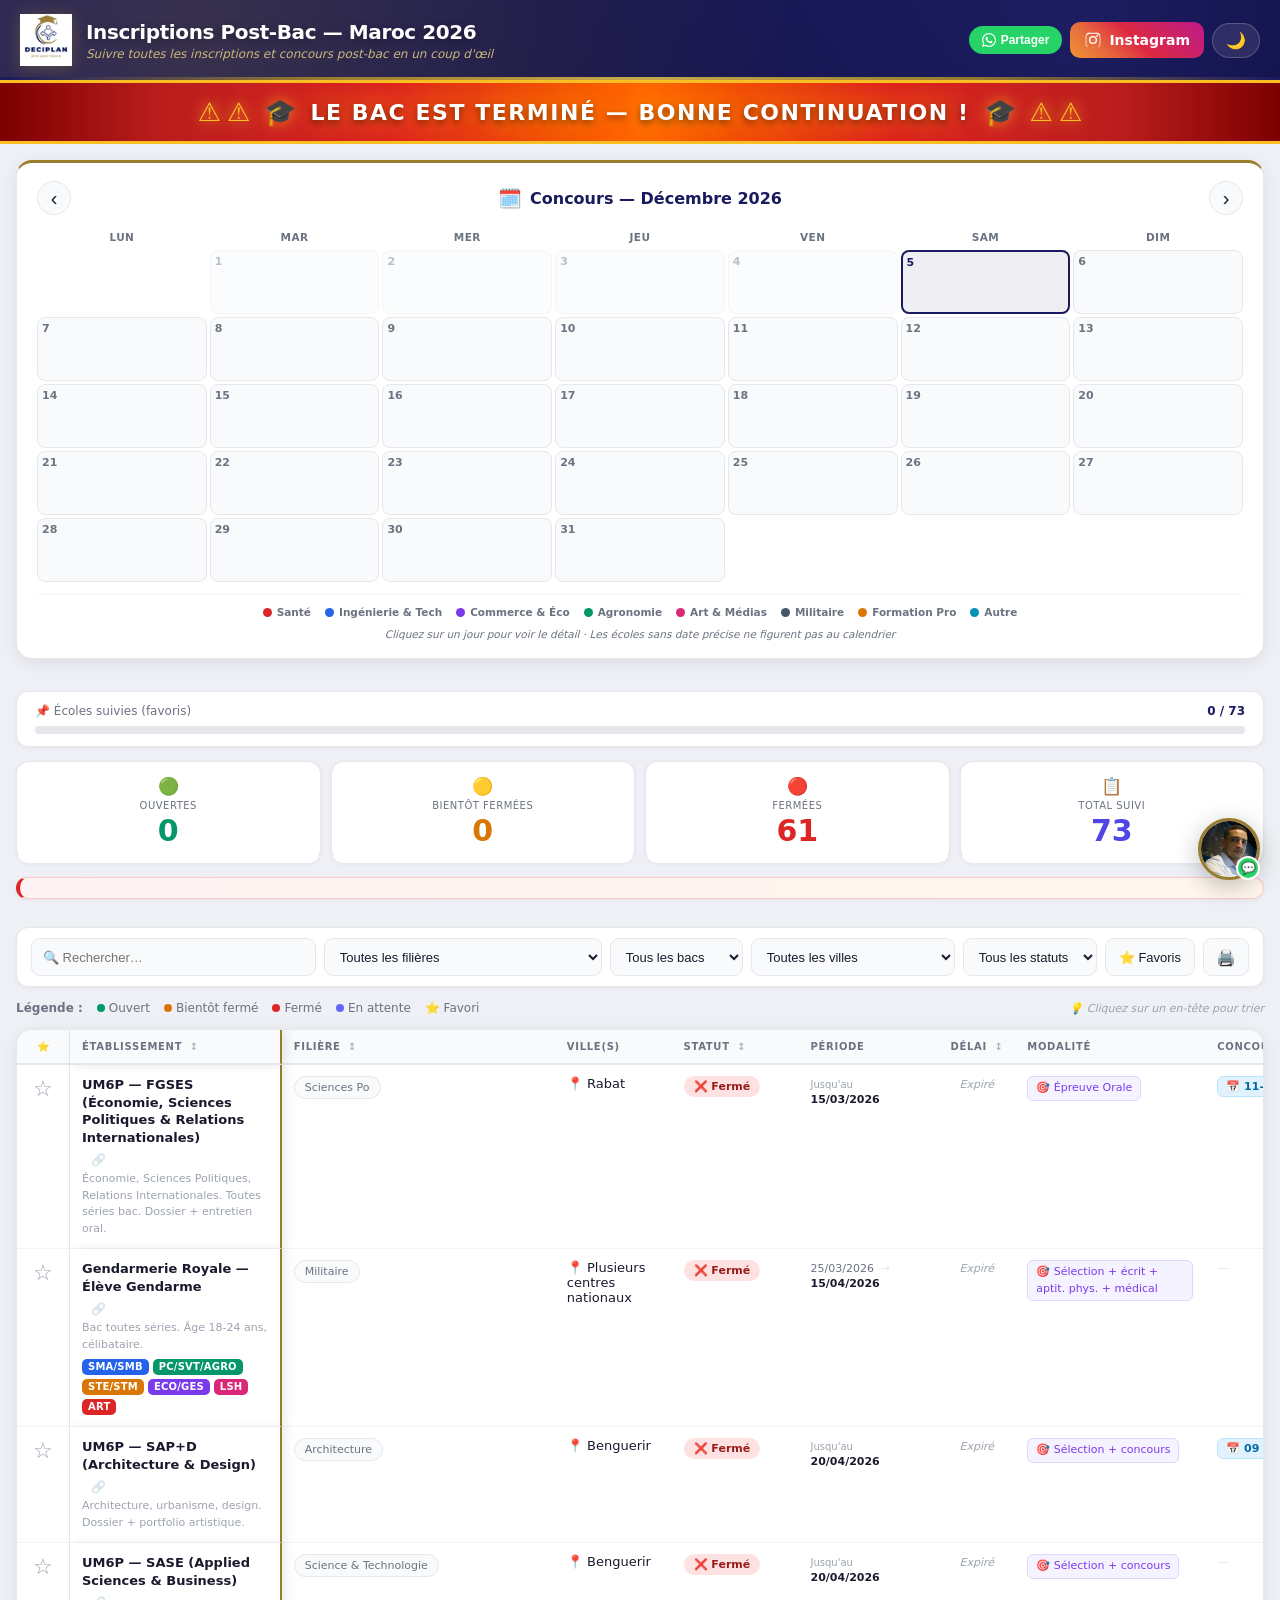
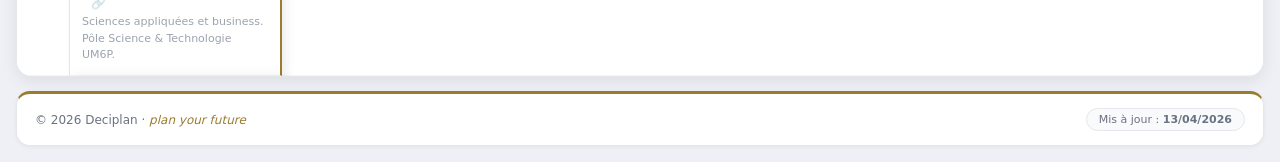
==== commit d4e1478d: "Add files via upload" ====
--- a/index.html
+++ b/index.html
@@ -4,7 +4,7 @@
   <meta charset="UTF-8">
   <meta name="viewport" content="width=device-width, initial-scale=1.0">
   <title>Deciplan — Inscriptions Post-Bac Maroc 2026</title>
-  <link rel="stylesheet" href="style.css">
+  <link rel="stylesheet" href="style.css?v=26">
   <script async src="https://www.googletagmanager.com/gtag/js?id=G-R715S7B354"></script>
   <script>
     window.dataLayer = window.dataLayer || [];
@@ -70,7 +70,16 @@
       <span>Lun</span><span>Mar</span><span>Mer</span><span>Jeu</span><span>Ven</span><span>Sam</span><span>Dim</span>
     </div>
     <div class="cal-grid" id="calGrid"></div>
-    <div class="cal-foot">🔴 Jour de concours · Les écoles sans date précise ne figurent pas au calendrier</div>
+    <div class="cal-legend" id="calLegend"></div>
+    <div class="cal-foot">Cliquez sur un jour pour voir le détail · Les écoles sans date précise ne figurent pas au calendrier</div>
+
+    <div class="cal-panel" id="calPanel" hidden>
+      <div class="cal-panel-head">
+        <span class="cal-panel-title" id="calPanelTitle"></span>
+        <button class="cal-panel-close" id="calPanelClose" aria-label="Fermer">×</button>
+      </div>
+      <div class="cal-panel-body" id="calPanelBody"></div>
+    </div>
   </div>
 
   <!-- BARRE DE PROGRESSION -->
@@ -91,6 +100,9 @@
   </div>
 
   <!-- FILTRES -->
+  <!-- BANDEAU URGENT (rempli par JS) -->
+  <div class="urgent-banner" id="urgentBanner" hidden></div>
+
   <div class="filters">
     <input type="text" id="search" placeholder="🔍 Rechercher…">
     <select id="filter-cat"><option value="">Toutes les filières</option></select>
@@ -136,12 +148,12 @@
           <th class="col-lien">Lien</th>
         </tr>
       </thead>
-      <tbody id="tbody"></tbody>
+      <tbody id="tbody"><tr><td colspan="11" class="skel-cell"><div class="skel-line"></div><div class="skel-line w70"></div><div class="skel-line w85"></div><div class="skel-line w60"></div><div class="skel-line w80"></div></td></tr></tbody>
     </table>
   </div>
 
   <!-- CARTES mobile -->
-  <div class="cards-grid" id="cards-mobile"></div>
+  <div class="cards-grid" id="cards-mobile"><div class="skel-card"><div class="skel-line w40"></div><div class="skel-line"></div><div class="skel-line w70"></div></div><div class="skel-card"><div class="skel-line w40"></div><div class="skel-line"></div><div class="skel-line w70"></div></div></div>
 
   <!-- FOOTER -->
   <div class="footer">
@@ -150,7 +162,7 @@
   </div>
 
 </div>
-<script src="script.js?v=23"></script>
+<script src="script.js?v=26"></script>
 
 <!-- ASSISTANT FLOTTANT -->
 <div class="fab-wrap" id="fabWrap">
--- a/style.css
+++ b/style.css
@@ -436,3 +436,120 @@
   .fab-btn{width:56px;height:56px;}
 }
 @media print{.fab-wrap{display:none;}}
+
+/* ═══════════ CALENDRIER — Couleurs par famille ═══════════ */
+.fam-sante    { --f:#dc2626; }  /* Santé            — rouge  */
+.fam-inge     { --f:#2563eb; }  /* Ingénierie/Tech  — bleu   */
+.fam-commerce { --f:#7c3aed; }  /* Commerce/Éco     — violet */
+.fam-agro     { --f:#059669; }  /* Agronomie        — vert   */
+.fam-art      { --f:#db2777; }  /* Art & Médias     — rose   */
+.fam-militaire{ --f:#475569; }  /* Militaire        — ardoise*/
+.fam-pro      { --f:#d97706; }  /* Formation Pro    — orange */
+.fam-autre    { --f:#0891b2; }  /* Autre            — cyan   */
+
+/* Badges colorés dans la grille */
+.cal-badge{
+  background:color-mix(in srgb, var(--f) 15%, transparent);
+  color:var(--f);
+  border-left:2.5px solid var(--f);
+  border-radius:3px;
+  padding:1.5px 4px;
+}
+[data-theme="dark"] .cal-badge{
+  background:color-mix(in srgb, var(--f) 25%, transparent);
+  color:#fff;
+}
+.cal-past .cal-badge{background:var(--bg-card2);color:var(--muted);border-left-color:var(--border);}
+.cal-more{font-size:8.5px;font-weight:700;color:var(--muted);padding-left:3px;margin-top:1px;}
+
+/* Cellule cliquable */
+.cal-click{cursor:pointer;transition:transform .12s,box-shadow .12s,border-color .12s;}
+.cal-click:hover{transform:translateY(-2px);box-shadow:var(--sh-md);border-color:var(--gold);}
+.cal-click:focus-visible{outline:2px solid var(--gold);outline-offset:1px;}
+
+/* Légende */
+.cal-legend{display:flex;flex-wrap:wrap;gap:10px 14px;justify-content:center;margin-top:12px;padding-top:11px;border-top:1px solid var(--border2);}
+.cal-leg{display:inline-flex;align-items:center;gap:5px;font-size:10.5px;font-weight:600;color:var(--muted);}
+.cal-dot{width:9px;height:9px;border-radius:50%;background:var(--f);flex-shrink:0;}
+
+/* Panneau détaillé */
+.cal-panel{margin-top:14px;background:var(--bg-card2);border:1px solid var(--border);border-radius:12px;overflow:hidden;}
+.cal-panel-head{display:flex;align-items:center;justify-content:space-between;padding:10px 14px;background:var(--bg-card);border-bottom:1px solid var(--border);}
+.cal-panel-title{font-size:13px;font-weight:800;color:var(--navy);}
+[data-theme="dark"] .cal-panel-title{color:var(--text);}
+.cal-panel-close{width:26px;height:26px;border-radius:50%;border:1px solid var(--border);background:var(--bg-card2);color:var(--muted);font-size:17px;line-height:1;cursor:pointer;display:flex;align-items:center;justify-content:center;transition:all .15s;}
+.cal-panel-close:hover{background:#dc2626;color:#fff;border-color:#dc2626;}
+.cal-panel-body{padding:11px 13px;display:flex;flex-direction:column;gap:9px;max-height:320px;overflow-y:auto;}
+
+.cal-item{background:var(--bg-card);border:1px solid var(--border);border-left-width:3px;border-radius:8px;padding:9px 11px;}
+.fam-border-sante{border-left-color:#dc2626;}
+.fam-border-inge{border-left-color:#2563eb;}
+.fam-border-commerce{border-left-color:#7c3aed;}
+.fam-border-agro{border-left-color:#059669;}
+.fam-border-art{border-left-color:#db2777;}
+.fam-border-militaire{border-left-color:#475569;}
+.fam-border-pro{border-left-color:#d97706;}
+.fam-border-autre{border-left-color:#0891b2;}
+
+.cal-item-top{display:flex;align-items:center;gap:7px;margin-bottom:4px;flex-wrap:wrap;}
+.cal-item-abrev{font-size:10px;font-weight:800;padding:2px 6px;border-radius:4px;background:color-mix(in srgb, var(--f) 15%, transparent);color:var(--f);}
+[data-theme="dark"] .cal-item-abrev{background:color-mix(in srgb, var(--f) 30%, transparent);color:#fff;}
+.cal-item-tag{font-size:9px;font-weight:700;text-transform:uppercase;letter-spacing:.04em;color:var(--muted);background:var(--bg-card2);border:1px solid var(--border);border-radius:4px;padding:1.5px 5px;}
+.cal-item-nom{font-size:12px;font-weight:600;color:var(--text);line-height:1.35;margin-bottom:3px;}
+.cal-item-cat{font-size:10.5px;color:var(--muted);}
+.cal-item-lien{display:inline-block;margin-top:6px;font-size:11px;font-weight:600;color:var(--gold);text-decoration:none;}
+.cal-item-lien:hover{text-decoration:underline;}
+.cal-empty-msg{font-size:12px;color:var(--muted);text-align:center;padding:8px;margin:0;}
+
+@media(max-width:600px){
+  .cal-cell{min-height:56px;}
+  .cal-badge{font-size:8px;}
+  .cal-legend{gap:7px 10px;}
+  .cal-leg{font-size:9.5px;}
+}
+
+/* ═══════════ FLUIDITÉ v25 ═══════════ */
+
+/* — Skeleton de chargement — */
+.skel-cell{padding:18px 16px !important;}
+.skel-card{background:var(--bg-card);border:1px solid var(--border);border-radius:14px;padding:16px;}
+.skel-line{height:13px;border-radius:6px;margin-bottom:10px;background:linear-gradient(90deg,var(--border2) 25%,var(--border) 50%,var(--border2) 75%);background-size:200% 100%;animation:skel 1.3s ease-in-out infinite;}
+.skel-line.w40{width:40%;}.skel-line.w60{width:60%;}.skel-line.w70{width:70%;}.skel-line.w80{width:80%;}.skel-line.w85{width:85%;}
+@keyframes skel{0%{background-position:200% 0;}100%{background-position:-200% 0;}}
+
+/* — Bandeau urgent — */
+.urgent-banner{display:flex;align-items:center;gap:8px;flex-wrap:wrap;background:linear-gradient(90deg,#fef2f2,#fff7ed);border:1px solid #fecaca;border-left:4px solid #dc2626;border-radius:12px;padding:10px 14px;margin-bottom:14px;box-shadow:var(--sh-sm);}
+[data-theme="dark"] .urgent-banner{background:linear-gradient(90deg,#2a1215,#2a1c00);border-color:#7f1d1d;}
+.urgent-label{font-size:12.5px;font-weight:800;color:#dc2626;white-space:nowrap;}
+[data-theme="dark"] .urgent-label{color:#fca5a5;}
+.urgent-item{display:inline-flex;align-items:center;gap:6px;font-size:12px;font-weight:700;color:var(--text);background:var(--bg-card);border:1px solid var(--border);border-radius:20px;padding:4px 11px;cursor:pointer;transition:all .15s;}
+.urgent-item:hover{border-color:#dc2626;transform:translateY(-1px);box-shadow:var(--sh-sm);}
+.urgent-days{background:#dc2626;color:#fff;font-size:10px;font-weight:800;border-radius:10px;padding:1.5px 7px;}
+.urgent-extra{font-size:11px;color:var(--muted);font-weight:600;}
+
+/* — Bouton partage par école — */
+.share-mini{background:none;border:none;font-size:12px;cursor:pointer;opacity:.35;padding:1px 4px;margin-left:5px;vertical-align:middle;transition:opacity .15s,transform .15s;border-radius:5px;}
+.share-mini:hover{opacity:1;transform:scale(1.2);}
+.card-head-btns{display:inline-flex;align-items:center;gap:2px;}
+.school-card .share-mini{font-size:14px;opacity:.5;}
+
+/* — Flash de surlignage (deep-link & bandeau) — */
+@keyframes rowflash{0%,100%{box-shadow:none;}20%,60%{box-shadow:inset 0 0 0 3px var(--gold);background-color:rgba(201,168,76,.13);}}
+tr.row-flash td{animation:rowflash 2.4s ease;}
+.school-card.row-flash{animation:rowflash 2.4s ease;}
+
+/* — Toast — */
+.toast{position:fixed;bottom:26px;left:50%;transform:translateX(-50%) translateY(80px);background:var(--navy,#1a1a5e);color:#fff;font-size:13px;font-weight:600;padding:11px 20px;border-radius:30px;box-shadow:0 8px 24px rgba(0,0,0,.25);z-index:9999;opacity:0;transition:transform .3s ease,opacity .3s ease;pointer-events:none;max-width:90vw;text-align:center;}
+.toast.toast-show{transform:translateX(-50%) translateY(0);opacity:1;}
+[data-theme="dark"] .toast{background:#e2e8f0;color:#1a1d27;}
+
+@media(max-width:600px){
+  .urgent-banner{padding:9px 11px;gap:6px;}
+  .urgent-label{font-size:11.5px;width:100%;}
+}
+
+/* — « +N autres » cliquable — */
+button.urgent-extra{font-size:11px;font-weight:700;color:#dc2626;background:none;border:1px dashed #dc2626;border-radius:20px;padding:4px 11px;cursor:pointer;transition:all .15s;}
+button.urgent-extra:hover{background:#dc2626;color:#fff;border-style:solid;}
+[data-theme="dark"] button.urgent-extra{color:#fca5a5;border-color:#fca5a5;}
+[data-theme="dark"] button.urgent-extra:hover{background:#fca5a5;color:#1a1d27;}
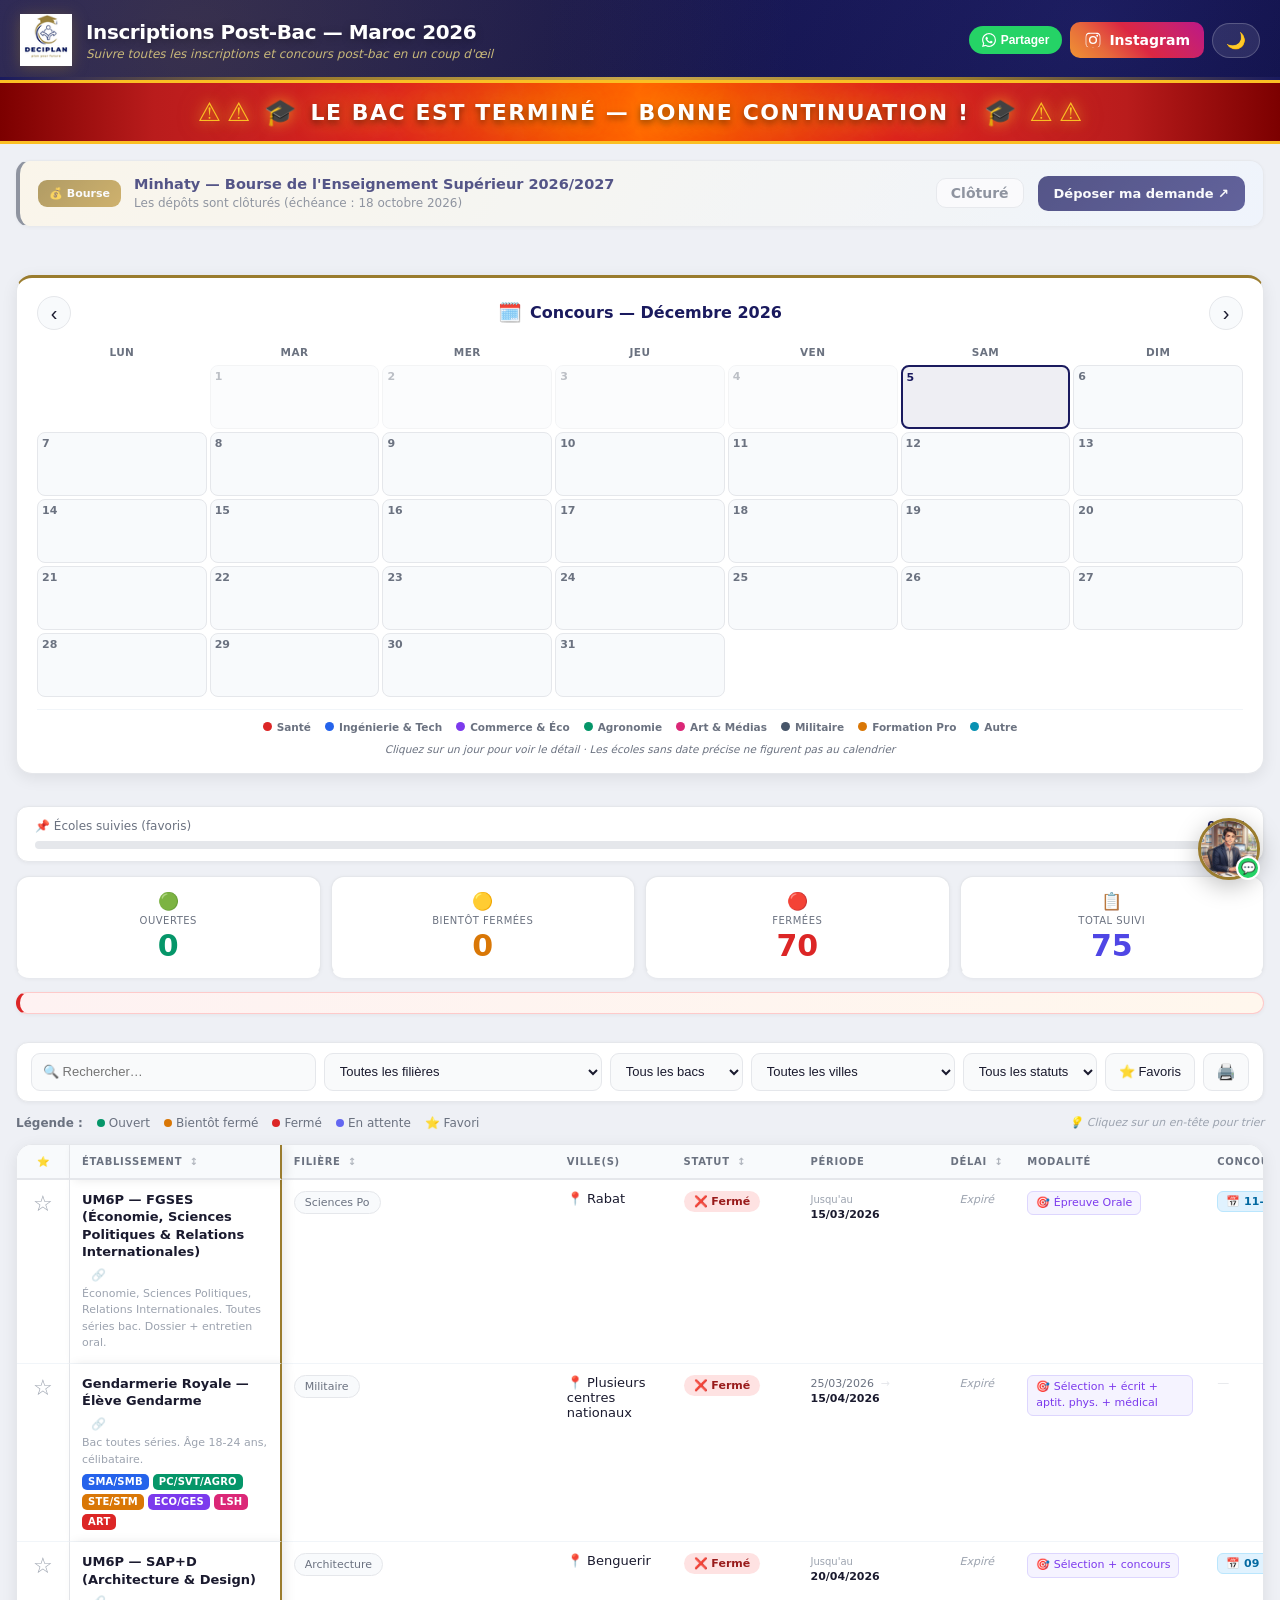
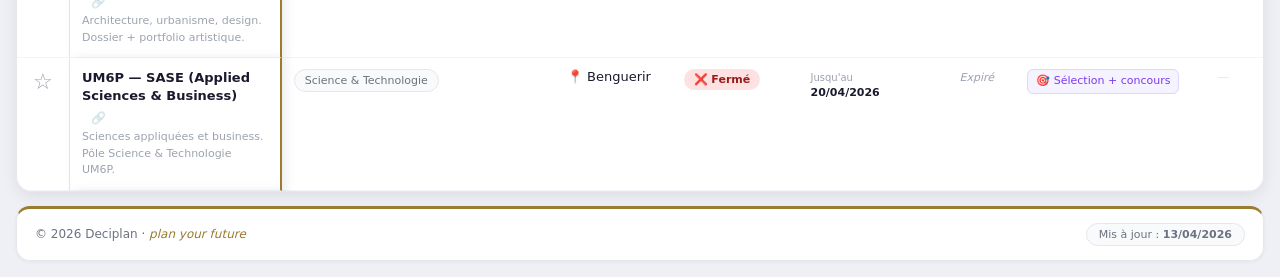
==== commit ab52a56e: "Add files via upload" ====
--- a/index.html
+++ b/index.html
@@ -4,7 +4,7 @@
   <meta charset="UTF-8">
   <meta name="viewport" content="width=device-width, initial-scale=1.0">
   <title>Deciplan — Inscriptions Post-Bac Maroc 2026</title>
-  <link rel="stylesheet" href="style.css?v=26">
+  <link rel="stylesheet" href="style.css?v=30">
   <script async src="https://www.googletagmanager.com/gtag/js?id=G-R715S7B354"></script>
   <script>
     window.dataLayer = window.dataLayer || [];
@@ -50,6 +50,25 @@
     <div class="bac-alerts bac-alerts-right">
       <span class="bac-warn">⚠</span>
       <span class="bac-warn">⚠</span>
+    </div>
+  </div>
+</div>
+
+<!-- PANNEAU MINHATY (bourse) -->
+<div class="container">
+  <div class="minhaty-panel" id="minhatyPanel">
+    <div class="minhaty-main">
+      <div class="minhaty-left">
+        <span class="minhaty-badge">💰 Bourse</span>
+        <div class="minhaty-txt">
+          <span class="minhaty-title">Minhaty — Bourse de l'Enseignement Supérieur 2026/2027</span>
+          <span class="minhaty-sub" id="minhatySub">Dépôt des demandes du 15 juillet au 18 octobre 2026</span>
+        </div>
+      </div>
+      <div class="minhaty-right">
+        <div class="minhaty-countdown" id="minhatyCountdown"></div>
+        <a class="minhaty-btn" href="https://www.minhaty.ma" target="_blank" rel="noopener">Déposer ma demande ↗</a>
+      </div>
     </div>
   </div>
 </div>
@@ -162,7 +181,7 @@
   </div>
 
 </div>
-<script src="script.js?v=26"></script>
+<script src="script.js?v=30"></script>
 
 <!-- ASSISTANT FLOTTANT -->
 <div class="fab-wrap" id="fabWrap">
@@ -173,7 +192,7 @@
     </div>
     <div class="fab-body">
       <div class="fab-id">
-        <img class="fab-photo" src="[data-uri]" alt="M. Mustapha Abounaim">
+        <img class="fab-photo" src="[data-uri]" alt="Conseiller Deciplan">
         <div>
           <div class="fab-name">M. Mustapha Abounaim</div>
           <div class="fab-title">Inspecteur d'orientation · Casablanca</div>
@@ -188,7 +207,7 @@
     </div>
   </div>
   <button class="fab-btn" id="fabBtn" aria-label="Contacter le conseiller">
-    <img class="fab-btn-photo" src="[data-uri]" alt="">
+    <img class="fab-btn-photo" src="[data-uri]" alt="Conseiller">
     <span class="fab-btn-badge">💬</span>
   </button>
 </div>
--- a/style.css
+++ b/style.css
@@ -553,3 +553,53 @@
 button.urgent-extra:hover{background:#dc2626;color:#fff;border-style:solid;}
 [data-theme="dark"] button.urgent-extra{color:#fca5a5;border-color:#fca5a5;}
 [data-theme="dark"] button.urgent-extra:hover{background:#fca5a5;color:#1a1d27;}
+
+/* ═══════════ PANNEAU MINHATY (bourse) ═══════════ */
+.minhaty-panel{
+  margin:0 0 16px;
+  background:linear-gradient(120deg,#fff8e7 0%,#f0f6ff 100%);
+  border:1px solid var(--border);
+  border-left:4px solid var(--gold);
+  border-radius:14px;
+  padding:14px 18px;
+  box-shadow:var(--sh-sm);
+}
+[data-theme="dark"] .minhaty-panel{background:linear-gradient(120deg,#26210f 0%,#141b2b 100%);}
+.minhaty-panel.minhaty-soon{border-left-color:#dc2626;}
+.minhaty-panel.minhaty-closed{opacity:.72;border-left-color:var(--muted);}
+
+.minhaty-main{display:flex;align-items:center;justify-content:space-between;gap:16px;flex-wrap:wrap;}
+.minhaty-left{display:flex;align-items:center;gap:13px;min-width:0;flex:1;}
+.minhaty-badge{
+  flex-shrink:0;font-size:11px;font-weight:800;color:#fff;
+  background:linear-gradient(135deg,var(--gold),#c39a3a);
+  padding:7px 11px;border-radius:9px;white-space:nowrap;
+}
+.minhaty-txt{display:flex;flex-direction:column;gap:3px;min-width:0;}
+.minhaty-title{font-size:14.5px;font-weight:800;color:var(--navy);line-height:1.25;}
+[data-theme="dark"] .minhaty-title{color:#f0e6c8;}
+.minhaty-sub{font-size:12px;color:var(--muted);line-height:1.3;}
+
+.minhaty-right{display:flex;align-items:center;gap:14px;flex-shrink:0;}
+.minhaty-countdown{
+  display:flex;flex-direction:column;align-items:center;line-height:1;
+  background:var(--bg-card);border:1px solid var(--border);border-radius:10px;
+  padding:7px 14px;min-width:62px;
+}
+.mc-num{font-size:20px;font-weight:900;color:var(--gold);}
+.mc-num.mc-urgent{color:#dc2626;}
+.mc-num.mc-closed{font-size:14px;color:var(--muted);}
+.mc-lbl{font-size:9px;font-weight:600;color:var(--muted);text-transform:uppercase;letter-spacing:.03em;margin-top:2px;}
+.minhaty-btn{
+  font-size:13px;font-weight:700;color:#fff;text-decoration:none;white-space:nowrap;
+  background:linear-gradient(135deg,var(--navy),#2d2d7a);
+  padding:10px 16px;border-radius:10px;transition:transform .15s,box-shadow .15s;
+}
+.minhaty-btn:hover{transform:translateY(-1px);box-shadow:var(--sh-md);}
+
+@media(max-width:640px){
+  .minhaty-main{flex-direction:column;align-items:stretch;gap:12px;}
+  .minhaty-right{justify-content:space-between;}
+  .minhaty-btn{flex:1;text-align:center;}
+  .minhaty-title{font-size:13.5px;}
+}
